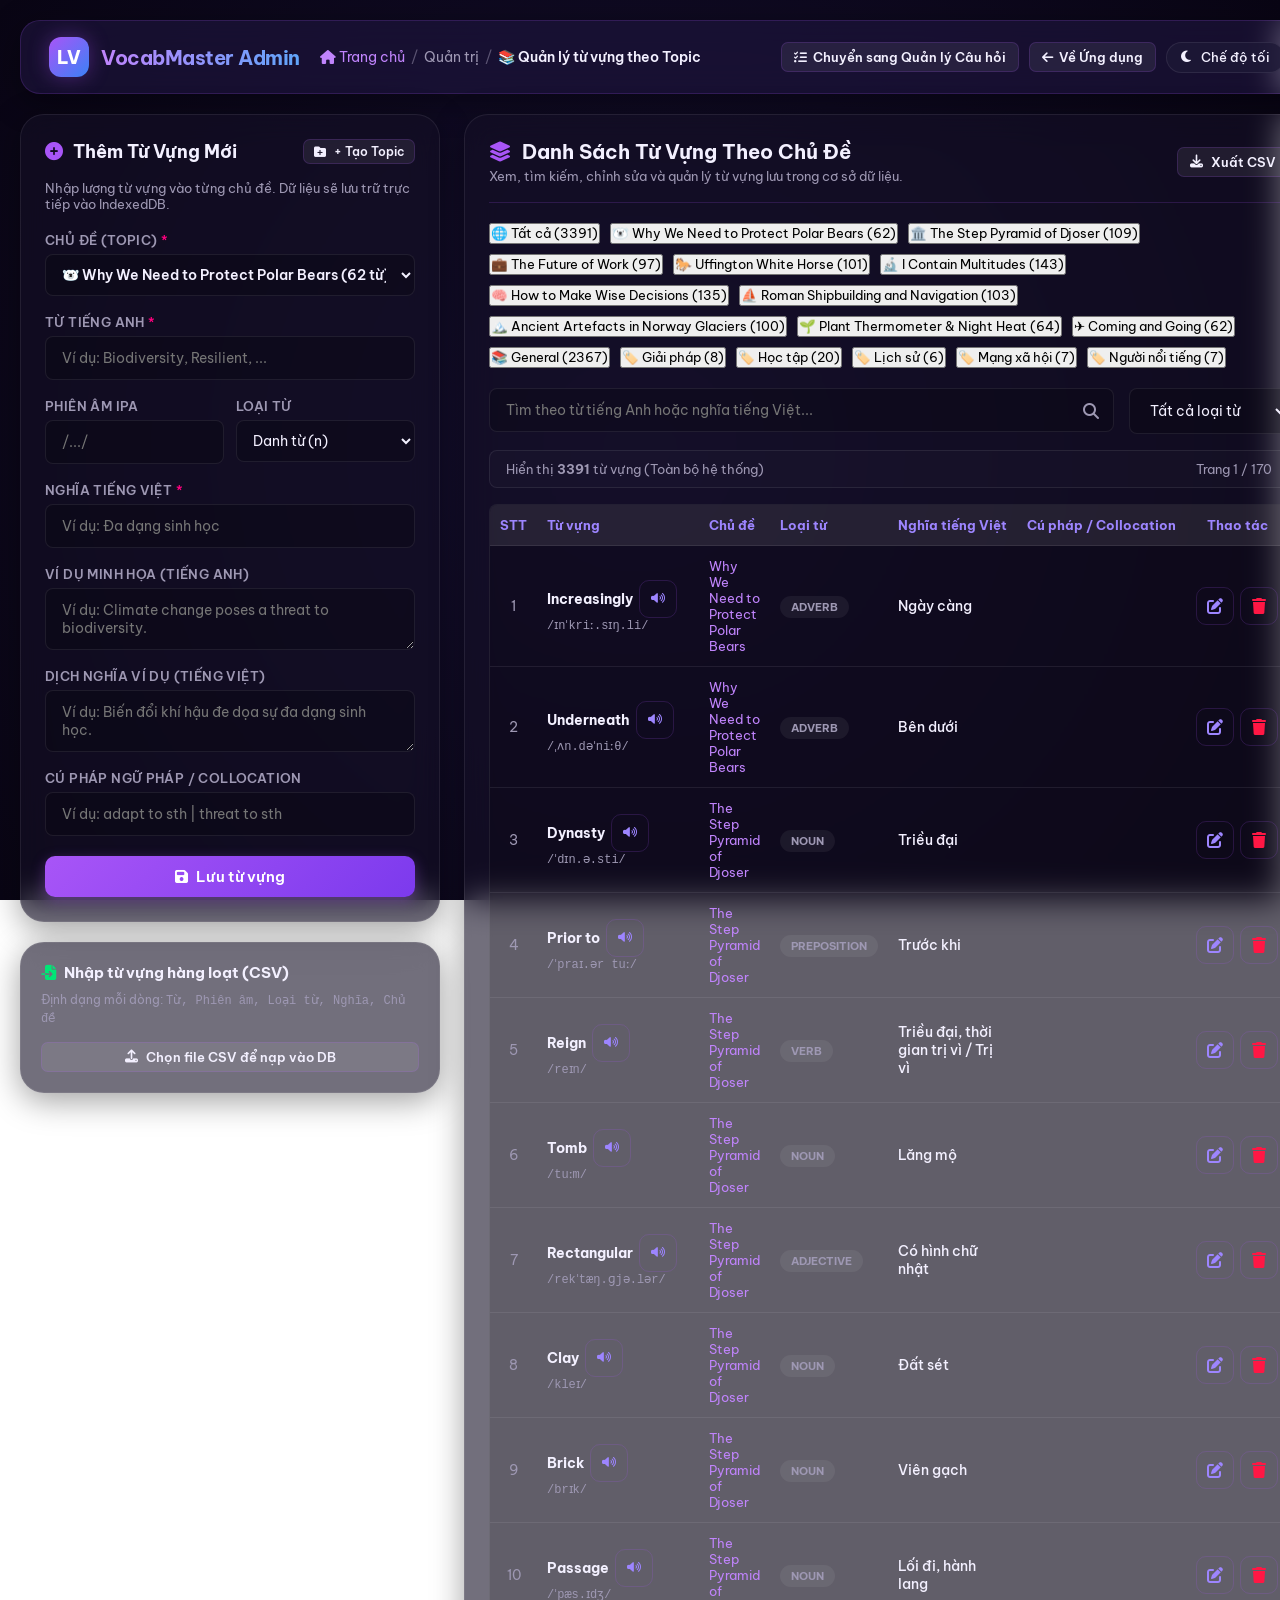
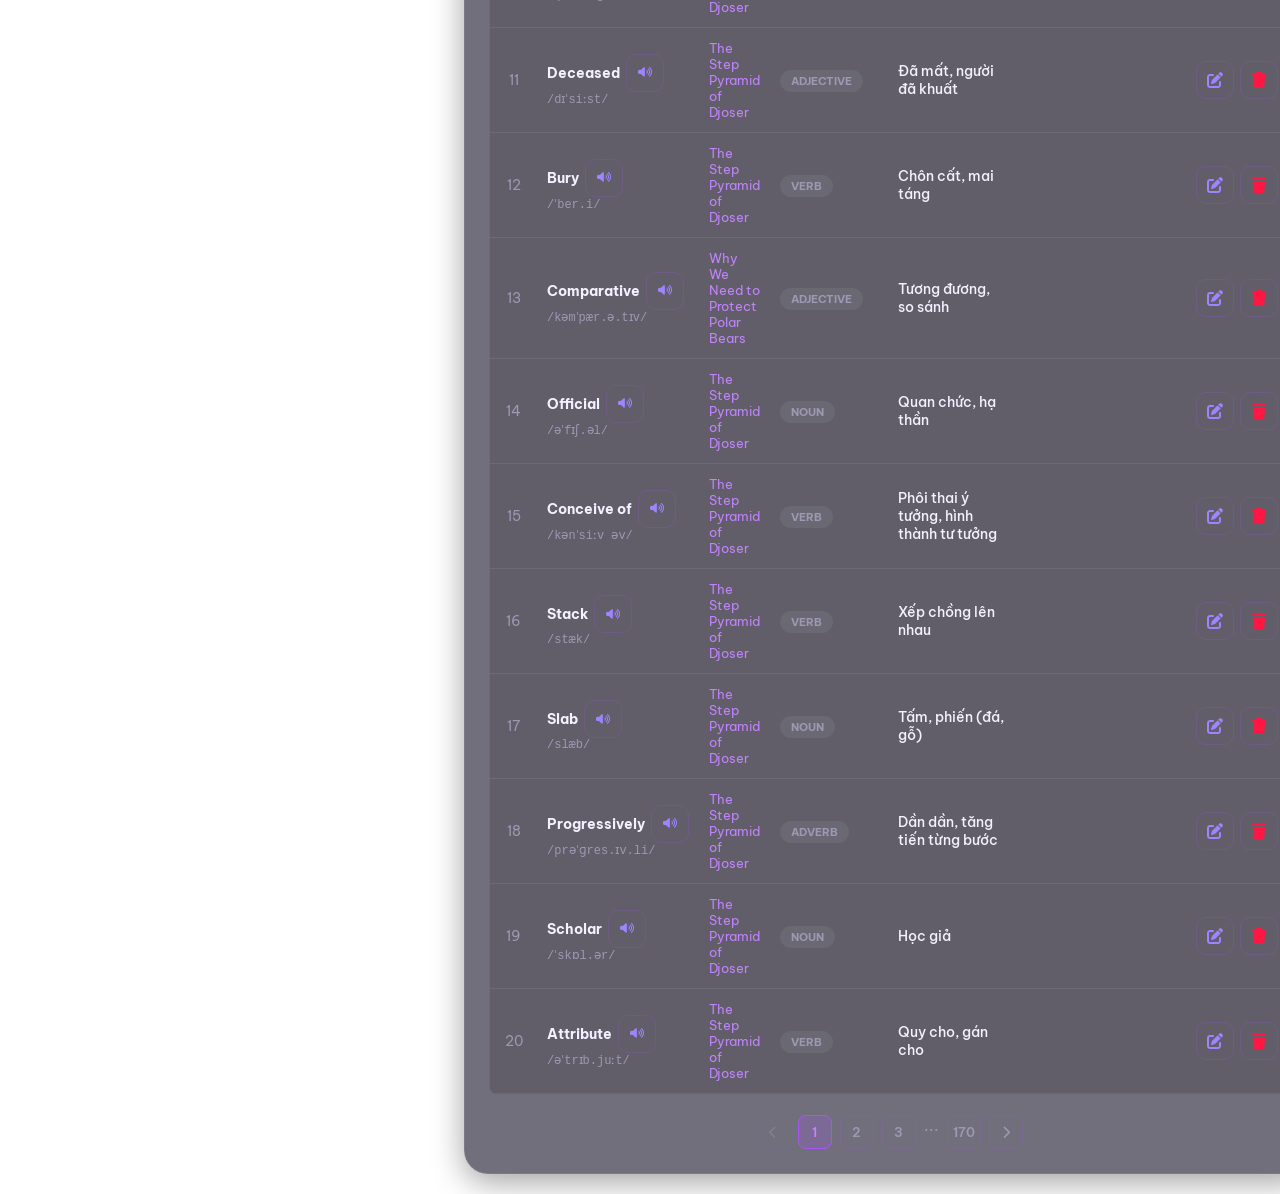
==== admin/vocab-manager.html @ 40bb47eb "Add files via upload" ====
<!DOCTYPE html>
<html lang="vi" data-theme="dark">

<head>
  <meta charset="UTF-8">
  <meta name="viewport" content="width=device-width, initial-scale=1.0">
  <title>Quản lý Từ vựng theo Chủ đề - Quản trị VocabMaster</title>
  <meta name="description" content="Nhánh 1: Thêm và quản lý lượng từ vựng theo chủ đề, tạo chủ đề mới, nhập từ vựng từ CSV.">

  <!-- Google Fonts -->
  <link rel="preconnect" href="https://fonts.googleapis.com">
  <link rel="preconnect" href="https://fonts.gstatic.com" crossorigin>
  <link href="https://fonts.googleapis.com/css2?family=Be+Vietnam+Pro:ital,wght@0,300;0,400;0,500;0,600;0,700;0,800;1,400;1,600&family=Inter:ital,wght@0,300;0,400;0,500;0,600;0,700;0,800;1,400&family=Plus+Jakarta+Sans:ital,wght@0,300;0,400;0,500;0,600;0,700;0,800;1,400&display=swap" rel="stylesheet">

  <!-- CSS Stylesheets -->
  <link rel="stylesheet" href="../css/style.css">
  <link rel="stylesheet" href="../css/admin.css">

  <!-- FontAwesome Icons -->
  <link rel="stylesheet" href="https://cdnjs.cloudflare.com/ajax/libs/font-awesome/6.4.0/css/all.min.css">
</head>

<body class="admin-body">

  <div class="admin-shell">

    <!-- Topbar Navigation -->
    <header class="admin-topbar">
      <div style="display: flex; align-items: center; gap: 20px;">
        <a href="../index.html" class="admin-brand">
          <div class="admin-brand-logo">LV</div>
          <span class="admin-brand-name">VocabMaster Admin</span>
        </a>

        <nav class="admin-breadcrumb" aria-label="Breadcrumb">
          <a href="../index.html"><i class="fa-solid fa-house"></i> Trang chủ</a>
          <span class="sep">/</span>
          <span>Quản trị</span>
          <span class="sep">/</span>
          <span class="current">📚 Quản lý từ vựng theo Topic</span>
        </nav>
      </div>

      <div class="topbar-actions">
        <a href="quiz-manager.html" class="btn btn-secondary btn-sm" style="display: inline-flex; align-items: center; gap: 6px;">
          <i class="fa-solid fa-list-check"></i> Chuyển sang Quản lý Câu hỏi
        </a>
        <a href="../index.html" class="btn btn-secondary btn-sm" style="display: inline-flex; align-items: center; gap: 6px;">
          <i class="fa-solid fa-arrow-left"></i> Về Ứng dụng
        </a>
        <button class="theme-toggle-btn" id="theme-toggle" type="button" style="padding: 6px 14px;">
          <div class="theme-icon-container">
            <i class="fa-solid fa-moon" id="theme-icon"></i>
            <span id="theme-text">Chế độ tối</span>
          </div>
        </button>
      </div>
    </header>

    <!-- Main Admin Content Grid -->
    <div style="display: grid; grid-template-columns: 420px 1fr; gap: 24px; align-items: start;">

      <!-- Left Column: Add / Edit Form + Add Topic Modal -->
      <div style="display: flex; flex-direction: column; gap: 20px;">

        <!-- Panel Thêm từ vựng -->
        <div class="panel" style="padding: 24px;">
          <div style="display: flex; justify-content: space-between; align-items: center; margin-bottom: 16px;">
            <h3 class="panel-title" id="form-vocab-title" style="font-size: 18px;">
              <i class="fa-solid fa-plus-circle" style="color: var(--admin-accent);"></i> Thêm Từ Vựng Mới
            </h3>
            <button type="button" class="btn btn-secondary btn-sm" id="btn-create-topic-modal" style="font-size: 12px; padding: 4px 10px;">
              <i class="fa-solid fa-folder-plus"></i> + Tạo Topic
            </button>
          </div>

          <p style="color: var(--text-muted); font-size: 13px; margin-bottom: 20px;">
            Nhập lượng từ vựng vào từng chủ đề. Dữ liệu sẽ lưu trữ trực tiếp vào IndexedDB.
          </p>

          <form id="admin-vocab-form">
            <input type="hidden" id="admin-vocab-id">

            <div class="form-group">
              <label for="admin-vocab-topic">Chủ đề (Topic) <span style="color:var(--color-accent)">*</span></label>
              <select id="admin-vocab-topic" style="width: 100%; padding: 10px 12px; border-radius: 8px; border: 1px solid var(--border-glass); background: var(--bg-input); color: var(--text-main); font-weight: 600;" required>
                <!-- Dynamic topics injected by JS -->
              </select>
            </div>

            <div class="form-group">
              <label for="admin-vocab-word">Từ tiếng Anh <span style="color:var(--color-accent)">*</span></label>
              <input type="text" id="admin-vocab-word" placeholder="Ví dụ: Biodiversity, Resilient, ..." required>
            </div>

            <div class="form-row" style="display: flex; gap: 12px;">
              <div class="form-group" style="flex: 1;">
                <label for="admin-vocab-pronunciation">Phiên âm IPA</label>
                <input type="text" id="admin-vocab-pronunciation" placeholder="/.../">
              </div>

              <div class="form-group" style="flex: 1;">
                <label for="admin-vocab-type">Loại từ</label>
                <select id="admin-vocab-type" style="width: 100%; padding: 10px 12px; border-radius: 8px; border: 1px solid var(--border-glass); background: var(--bg-input); color: var(--text-main);">
                  <option value="noun">Danh từ (n)</option>
                  <option value="verb">Động từ (v)</option>
                  <option value="adjective">Tính từ (adj)</option>
                  <option value="adverb">Trạng từ (adv)</option>
                  <option value="preposition">Giới từ (prep)</option>
                  <option value="phrase">Cụm từ / Idiom</option>
                </select>
              </div>
            </div>

            <div class="form-group">
              <label for="admin-vocab-definition">Nghĩa tiếng Việt <span style="color:var(--color-accent)">*</span></label>
              <input type="text" id="admin-vocab-definition" placeholder="Ví dụ: Đa dạng sinh học" required>
            </div>

            <div class="form-group">
              <label for="admin-vocab-example">Ví dụ minh họa (Tiếng Anh)</label>
              <textarea id="admin-vocab-example" rows="2" placeholder="Ví dụ: Climate change poses a threat to biodiversity."></textarea>
            </div>

            <div class="form-group">
              <label for="admin-vocab-translation">Dịch nghĩa ví dụ (Tiếng Việt)</label>
              <textarea id="admin-vocab-translation" rows="2" placeholder="Ví dụ: Biến đổi khí hậu đe dọa sự đa dạng sinh học."></textarea>
            </div>

            <div class="form-group">
              <label for="admin-vocab-grammar">Cú pháp ngữ pháp / Collocation</label>
              <input type="text" id="admin-vocab-grammar" placeholder="Ví dụ: adapt to sth | threat to sth">
            </div>

            <div style="display: flex; gap: 10px; margin-top: 20px;">
              <button type="submit" class="btn btn-primary" id="admin-btn-save-vocab" style="flex-grow: 1;">
                <i class="fa-solid fa-floppy-disk"></i> Lưu từ vựng
              </button>
              <button type="button" class="btn btn-secondary" id="admin-btn-cancel-edit" style="display: none;">
                Hủy
              </button>
            </div>
          </form>
        </div>

        <!-- Panel Import CSV -->
        <div class="panel" style="padding: 20px;">
          <h4 style="font-size: 15px; font-weight: 700; margin-bottom: 10px; display: flex; align-items: center; gap: 8px;">
            <i class="fa-solid fa-file-import" style="color: var(--color-success);"></i> Nhập từ vựng hàng loạt (CSV)
          </h4>
          <p style="font-size: 12px; color: var(--text-muted); margin-bottom: 14px; line-height: 1.4;">
            Định dạng mỗi dòng: <code>Từ, Phiên âm, Loại từ, Nghĩa, Chủ đề</code>
          </p>
          <input type="file" id="admin-csv-file" accept=".csv, .txt" style="display: none;">
          <button type="button" class="btn btn-secondary btn-sm" id="btn-trigger-csv-import" style="width: 100%;">
            <i class="fa-solid fa-upload"></i> Chọn file CSV để nạp vào DB
          </button>
        </div>

      </div>

      <!-- Right Column: Topic Tabs + Vocab Data Table -->
      <div class="panel" style="padding: 24px;">
        <div class="panel-header" style="flex-wrap: wrap; gap: 15px; margin-bottom: 20px;">
          <div>
            <h3 class="panel-title" style="font-size: 20px;">
              <i class="fa-solid fa-layer-group" style="color: var(--admin-accent);"></i> Danh Sách Từ Vựng Theo Chủ Đề
            </h3>
            <p style="color: var(--text-muted); font-size: 13px; margin-top: 4px;">
              Xem, tìm kiếm, chỉnh sửa và quản lý từ vựng lưu trong cơ sở dữ liệu.
            </p>
          </div>
          <div style="display: flex; gap: 10px;">
            <button class="btn btn-secondary btn-sm" id="admin-btn-export-csv">
              <i class="fa-solid fa-download"></i> Xuất CSV
            </button>
          </div>
        </div>

        <!-- Topic Pills Bar -->
        <div class="topic-pills-wrapper" id="admin-topic-pills" style="margin-bottom: 20px;">
          <!-- Injected by JS -->
        </div>

        <!-- Search & Filter Controls -->
        <div class="vocab-toolbar" style="margin-bottom: 16px;">
          <div class="search-box" style="flex-grow: 2;">
            <input type="search" id="admin-vocab-search" placeholder="Tìm theo từ tiếng Anh hoặc nghĩa tiếng Việt...">
            <i class="fa-solid fa-magnifying-glass"></i>
          </div>

          <select id="admin-filter-type" class="filter-select">
            <option value="all">Tất cả loại từ</option>
            <option value="noun">Danh từ</option>
            <option value="verb">Động từ</option>
            <option value="adjective">Tính từ</option>
            <option value="adverb">Trạng từ</option>
            <option value="phrase">Cụm từ / Idiom</option>
          </select>
        </div>

        <!-- Stats Bar -->
        <div class="vocab-stats-bar" id="admin-vocab-stats-bar" style="margin-bottom: 16px; font-size: 13px; color: var(--text-muted); display: flex; justify-content: space-between; align-items: center; background: rgba(255,255,255,0.02); padding: 10px 16px; border-radius: 8px; border: 1px solid var(--border-glass);">
        </div>

        <!-- Data Table -->
        <div class="all-vocab-table-wrapper" style="overflow-x: auto; border-radius: 8px; border: 1px solid var(--border-glass);">
          <table class="all-vocab-table" style="width: 100%; border-collapse: collapse;">
            <thead>
              <tr style="background: rgba(255,255,255,0.04); text-align: left; font-size: 13px; color: var(--text-muted);">
                <th style="width: 50px; text-align: center; padding: 12px 10px;">STT</th>
                <th style="width: 180px; padding: 12px 10px;">Từ vựng</th>
                <th style="width: 160px; padding: 12px 10px;">Chủ đề</th>
                <th style="width: 100px; padding: 12px 10px;">Loại từ</th>
                <th style="padding: 12px 10px;">Nghĩa tiếng Việt</th>
                <th style="width: 180px; padding: 12px 10px;">Cú pháp / Collocation</th>
                <th style="width: 100px; text-align: center; padding: 12px 10px;">Thao tác</th>
              </tr>
            </thead>
            <tbody id="admin-vocab-tbody">
              <!-- Rendered by JS -->
            </tbody>
          </table>
        </div>

        <!-- Pagination -->
        <div class="vocab-pagination" id="admin-vocab-pagination" style="margin-top: 20px; display: flex; justify-content: center; gap: 8px; flex-wrap: wrap;">
        </div>

      </div>

    </div>

    <!-- Modal: Tạo Topic mới -->
    <div id="modal-create-topic" style="display: none; position: fixed; inset: 0; background: rgba(0,0,0,0.7); backdrop-filter: blur(8px); z-index: 9999; align-items: center; justify-content: center;">
      <div style="background: var(--bg-card, #1e1b2e); border: 1px solid var(--admin-border); border-radius: 16px; padding: 28px; width: 440px; max-width: 90vw; box-shadow: var(--admin-shadow);">
        <div style="display: flex; justify-content: space-between; align-items: center; margin-bottom: 16px;">
          <h3 style="font-size: 18px; font-weight: 700; color: var(--text-main);"><i class="fa-solid fa-folder-plus" style="color:var(--admin-accent);"></i> Tạo Chủ Đề (Topic) Mới</h3>
          <button type="button" class="btn-icon" id="btn-close-topic-modal" style="cursor: pointer;"><i class="fa-solid fa-xmark"></i></button>
        </div>

        <form id="form-new-topic">
          <div class="form-group">
            <label for="new-topic-name">Tên chủ đề <span style="color:var(--color-accent)">*</span></label>
            <input type="text" id="new-topic-name" placeholder="Ví dụ: Artificial Intelligence, Travel..." required>
          </div>
          <div class="form-group">
            <label for="new-topic-icon">Biểu tượng (Icon Emoji)</label>
            <input type="text" id="new-topic-icon" placeholder="Ví dụ: 🤖, 🚀, 🌿..." value="🏷️">
          </div>
          <div style="display: flex; gap: 10px; margin-top: 20px;">
            <button type="submit" class="btn btn-primary" style="flex-grow: 1;">Xác nhận tạo Topic</button>
            <button type="button" class="btn btn-secondary" id="btn-cancel-topic-modal">Hủy</button>
          </div>
        </form>
      </div>
    </div>

  </div>

  <!-- Toast Notification -->
  <div id="toast-container" style="position: fixed; bottom: 24px; right: 24px; z-index: 9999; display: flex; flex-direction: column; gap: 10px;"></div>

  <!-- Scripts -->
  <script src="../js/db.js"></script>
  <script src="../js/data.js"></script>
  <script src="../js/pdf_data.js"></script>
  <script src="../js/seeder.js"></script>
  <script src="../js/shared.js"></script>
  <script src="../js/admin/vocab-admin.js"></script>
</body>

</html>
---- css/style.css ----
/* Import Google Fonts: Be Vietnam Pro (Tối ưu phông Tiếng Việt) + Plus Jakarta Sans + Inter */
@import url('https://fonts.googleapis.com/css2?family=Be+Vietnam+Pro:ital,wght@0,300;0,400;0,500;0,600;0,700;0,800;1,400;1,600&family=Inter:ital,wght@0,300;0,400;0,500;0,600;0,700;0,800;1,400&family=Plus+Jakarta+Sans:ital,wght@0,300;0,400;0,500;0,600;0,700;0,800;1,400&display=swap');

/* Định nghĩa hệ thống biến màu sắc cho cả 2 Theme */
:root {
  --font-primary: 'Be Vietnam Pro', 'Plus Jakarta Sans', 'Inter', system-ui, -apple-system, sans-serif;
  --font-secondary: 'Be Vietnam Pro', 'Inter', system-ui, -apple-system, sans-serif;

  /* HSL Colors */
  --hue-primary: 250;
  --hue-secondary: 180;

  /* Dark Mode Variables (Default) */
  --bg-app: radial-gradient(circle at 50% 50%, #150f30 0%, #090514 100%);
  --bg-glass: rgba(20, 16, 38, 0.6);
  --bg-glass-hover: rgba(30, 25, 55, 0.8);
  --border-glass: rgba(255, 255, 255, 0.08);
  --border-active: rgba(123, 97, 255, 0.5);

  --text-main: #f3f0ff;
  --text-muted: #9e98b3;
  --text-inverse: #090514;

  --color-primary: #7b61ff;
  --color-primary-light: #9d85ff;
  --color-secondary: #00f2fe;
  --color-accent: #ff007f;
  --color-success: #00e676;
  --color-warning: #ffb300;
  --color-danger: #ff1744;

  --shadow-main: 0 8px 32px 0 rgba(0, 0, 0, 0.37);
  --shadow-neon: 0 0 15px rgba(123, 97, 255, 0.4);
  --glass-blur: 16px;

  --transition-fast: 0.2s ease;
  --transition-normal: 0.3s cubic-bezier(0.25, 0.8, 0.25, 1);
  --transition-slow: 0.5s cubic-bezier(0.4, 0, 0.2, 1);

  --border-radius-sm: 8px;
  --border-radius-md: 16px;
  --border-radius-lg: 24px;

  /* Flashcard theme variables (Dark Mode Default) */
  --bg-flash-front: linear-gradient(135deg, rgba(20, 16, 38, 0.9) 0%, rgba(40, 30, 80, 0.9) 100%);
  --bg-flash-back: linear-gradient(135deg, rgba(30, 25, 60, 0.95) 0%, rgba(10, 8, 20, 0.95) 100%);
  --text-flash-def: var(--text-main);
  --bg-flash-example: rgba(0, 0, 0, 0.25);

  /* Input & Select theme variables (Dark Mode) */
  --bg-input: rgba(0, 0, 0, 0.2);
  --bg-input-option: #150f30;
}

[data-theme="light"] {
  /* Light Mode Variables */
  --bg-app: linear-gradient(135deg, #f5f7fa 0%, #c3cfe2 100%);
  --bg-glass: rgba(255, 255, 255, 0.7);
  --bg-glass-hover: rgba(255, 255, 255, 0.9);
  --border-glass: rgba(0, 0, 0, 0.08);
  --border-active: rgba(123, 97, 255, 0.4);

  --text-main: #2b2347;
  --text-muted: #6e6785;
  --text-inverse: #ffffff;

  --color-primary: #5c3eff;
  --color-primary-light: #7b61ff;
  --color-secondary: #00b4d8;
  --color-accent: #d81b60;

  --shadow-main: 0 8px 32px 0 rgba(31, 38, 135, 0.15);
  --shadow-neon: 0 4px 15px rgba(92, 62, 255, 0.2);

  /* Flashcard theme variables for Light Mode */
  --bg-flash-front: linear-gradient(135deg, #ffffff 0%, #f1f4fa 100%);
  --bg-flash-back: linear-gradient(135deg, #f8fafd 0%, #e8ecf4 100%);
  --text-flash-word: linear-gradient(to right, var(--color-primary), var(--color-secondary));
  --text-flash-def: var(--color-primary);
  --bg-flash-example: rgba(123, 97, 255, 0.05);

  /* Input & Select theme variables (Light Mode) */
  --bg-input: #ffffff;
  --bg-input-option: #ffffff;
}

/* Reset Styles */
* {
  margin: 0;
  padding: 0;
  box-sizing: border-box;
}

input, button, select, textarea {
  font-family: inherit;
}

body {
  font-family: var(--font-primary);
  background: var(--bg-app);
  color: var(--text-main);
  min-height: 100vh;
  display: flex;
  overflow-x: hidden;
  transition: background var(--transition-slow);
  background-attachment: fixed;
}

/* CSS Scrollbar Customization */
::-webkit-scrollbar {
  width: 8px;
  height: 8px;
}

::-webkit-scrollbar-track {
  background: rgba(0, 0, 0, 0.1);
}

::-webkit-scrollbar-thumb {
  background: var(--color-primary);
  border-radius: 4px;
}

::-webkit-scrollbar-thumb:hover {
  background: var(--color-primary-light);
}

/* Base App Layout */
.app-container {
  display: flex;
  width: 100%;
  max-width: 1440px;
  margin: 0 auto;
  min-height: 100vh;
  position: relative;
  padding: 20px;
  gap: 20px;
}

/* Sidebar Navigation */
.sidebar {
  width: 280px;
  background: var(--bg-glass);
  backdrop-filter: blur(var(--glass-blur));
  -webkit-backdrop-filter: blur(var(--glass-blur));
  border: 1px solid var(--border-glass);
  border-radius: var(--border-radius-lg);
  padding: 30px 20px;
  display: flex;
  flex-direction: column;
  height: calc(100vh - 40px);
  position: sticky;
  top: 20px;
  z-index: 100;
  box-shadow: var(--shadow-main);
  transition: transform var(--transition-normal), width var(--transition-normal);
}

.brand {
  display: flex;
  align-items: center;
  gap: 12px;
  margin-bottom: 40px;
  padding-left: 10px;
}

.brand-logo {
  width: 42px;
  height: 42px;
  background: linear-gradient(135deg, var(--color-primary) 0%, var(--color-secondary) 100%);
  border-radius: 12px;
  display: flex;
  align-items: center;
  justify-content: center;
  box-shadow: var(--shadow-neon);
  color: white;
  font-weight: 800;
  font-size: 20px;
}

.brand-name {
  font-size: 22px;
  font-weight: 700;
  background: linear-gradient(to right, var(--text-main), var(--color-secondary));
  -webkit-background-clip: text;
  -webkit-text-fill-color: transparent;
  letter-spacing: -0.5px;
}

.nav-menu {
  list-style: none;
  display: flex;
  flex-direction: column;
  gap: 8px;
  flex-grow: 1;
}

.nav-item {
  width: 100%;
}

.nav-link {
  display: flex;
  align-items: center;
  gap: 15px;
  padding: 14px 18px;
  color: var(--text-muted);
  text-decoration: none;
  font-weight: 500;
  font-size: 16px;
  border-radius: var(--border-radius-md);
  transition: all var(--transition-fast);
  cursor: pointer;
  border: 1px solid transparent;
}

.nav-link i {
  font-size: 20px;
  width: 24px;
  text-align: center;
}

.nav-link:hover {
  background: var(--bg-glass-hover);
  color: var(--text-main);
  transform: translateX(4px);
}

.nav-item.active .nav-link {
  background: linear-gradient(135deg, rgba(123, 97, 255, 0.15) 0%, rgba(0, 242, 254, 0.05) 100%);
  border: 1px solid var(--border-active);
  color: var(--text-main);
  font-weight: 600;
  box-shadow: 0 4px 20px rgba(0, 0, 0, 0.15);
}

.nav-item.active .nav-link i {
  color: var(--color-secondary);
}

/* User Profile & Theme Toggle in Sidebar Footer */
.sidebar-footer {
  margin-top: auto;
  display: flex;
  flex-direction: column;
  gap: 15px;
  border-top: 1px solid var(--border-glass);
  padding-top: 20px;
}

.theme-toggle-btn {
  display: flex;
  align-items: center;
  justify-content: space-between;
  padding: 12px 16px;
  background: var(--bg-glass-hover);
  border: 1px solid var(--border-glass);
  border-radius: var(--border-radius-md);
  color: var(--text-main);
  font-weight: 500;
  cursor: pointer;
  transition: all var(--transition-fast);
}

.theme-toggle-btn:hover {
  border-color: var(--border-active);
}

.theme-icon-container {
  display: flex;
  align-items: center;
  gap: 10px;
}

/* ─── Sidebar Admin Dropdown ─────────────────────────────── */
.nav-item--dropdown {
  width: 100%;
}

.nav-link--dropdown {
  display: flex;
  align-items: center;
  gap: 15px;
  padding: 14px 18px;
  color: var(--text-muted);
  text-decoration: none;
  font-weight: 500;
  font-size: 16px;
  border-radius: var(--border-radius-md);
  transition: all var(--transition-fast);
  cursor: pointer;
  border: 1px solid transparent;
  background: none;
  width: 100%;
  text-align: left;
}

.nav-link--dropdown i {
  font-size: 20px;
  width: 24px;
  text-align: center;
}

.nav-link--dropdown:hover {
  background: var(--bg-glass-hover);
  color: var(--text-main);
  transform: translateX(4px);
}

.nav-dropdown-arrow {
  margin-left: auto;
  font-size: 11px;
  transition: transform var(--transition-fast);
}

.nav-submenu {
  display: none;
  list-style: none;
  padding: 4px 0 4px 20px;
  margin-top: 4px;
  border-left: 2px solid var(--border-glass);
  margin-left: 28px;
}

.nav-submenu li {
  margin-bottom: 2px;
}

.nav-submenu a {
  display: flex;
  align-items: center;
  gap: 10px;
  padding: 10px 12px;
  color: var(--text-muted);
  text-decoration: none;
  font-size: 14px;
  font-weight: 500;
  border-radius: var(--border-radius-md);
  transition: all var(--transition-fast);
}

.nav-submenu a:hover {
  color: var(--text-main);
  background: var(--bg-glass-hover);
}

.nav-submenu a.active,
.nav-submenu li.active a {
  color: var(--color-secondary);
  background: rgba(123, 97, 255, 0.08);
  font-weight: 600;
}

/* Main Content Wrapper */
.main-content {
  flex-grow: 1;
  display: flex;
  flex-direction: column;
  min-height: calc(100vh - 40px);
  gap: 20px;
}

/* Header Area */
.app-header {
  background: var(--bg-glass);
  backdrop-filter: blur(var(--glass-blur));
  -webkit-backdrop-filter: blur(var(--glass-blur));
  border: 1px solid var(--border-glass);
  border-radius: var(--border-radius-lg);
  padding: 20px 30px;
  display: flex;
  align-items: center;
  justify-content: space-between;
  box-shadow: var(--shadow-main);
}

.welcome-section h1 {
  font-size: 24px;
  font-weight: 700;
  color: var(--text-main);
  margin-bottom: 4px;
}

.welcome-section p {
  color: var(--text-muted);
  font-size: 14px;
  font-family: var(--font-secondary);
}

.stats-summary-header {
  display: flex;
  gap: 20px;
}

.stat-header-item {
  display: flex;
  align-items: center;
  gap: 10px;
  background: rgba(255, 255, 255, 0.03);
  padding: 8px 16px;
  border-radius: var(--border-radius-sm);
  border: 1px solid var(--border-glass);
}

.stat-header-item i {
  font-size: 18px;
  color: var(--color-secondary);
}

.stat-header-value {
  font-weight: 700;
  font-size: 16px;
}

.stat-header-label {
  font-size: 12px;
  color: var(--text-muted);
  display: block;
}

/* Page Section Base styling */
.page-section {
  display: none;
  /* Trạng thái mặc định ẩn cho SPA */
  animation: fadeIn var(--transition-normal);
  flex-grow: 1;
  flex-direction: column;
  gap: 20px;
}

.page-section.active {
  display: flex;
}

@keyframes fadeIn {
  from {
    opacity: 0;
    transform: translateY(10px);
  }

  to {
    opacity: 1;
    transform: translateY(0);
  }
}

/* ---------------------------------------------------- */
/* SECTION: DASHBOARD */
/* ---------------------------------------------------- */

.dashboard-grid {
  display: grid;
  grid-template-columns: 2fr 1fr;
  gap: 20px;
}

/* Stats Widget */
.widget-stats {
  display: grid;
  grid-template-columns: repeat(3, 1fr);
  gap: 20px;
}

.stat-card {
  background: var(--bg-glass);
  backdrop-filter: blur(var(--glass-blur));
  -webkit-backdrop-filter: blur(var(--glass-blur));
  border: 1px solid var(--border-glass);
  border-radius: var(--border-radius-lg);
  padding: 24px;
  display: flex;
  flex-direction: column;
  position: relative;
  overflow: hidden;
  box-shadow: var(--shadow-main);
  transition: transform var(--transition-normal), border-color var(--transition-normal);
}

.stat-card:hover {
  transform: translateY(-5px);
  border-color: var(--border-active);
}

.stat-card::before {
  content: '';
  position: absolute;
  top: 0;
  left: 0;
  width: 4px;
  height: 100%;
  background: var(--color-primary);
}

.stat-card.vocab::before {
  background: var(--color-primary);
}

.stat-card.mastered::before {
  background: var(--color-success);
}

.stat-card.sentences::before {
  background: var(--color-secondary);
}

.stat-icon {
  width: 48px;
  height: 48px;
  border-radius: 12px;
  display: flex;
  align-items: center;
  justify-content: center;
  margin-bottom: 20px;
  font-size: 20px;
  color: white;
}

.stat-card.vocab .stat-icon {
  background: linear-gradient(135deg, var(--color-primary) 0%, #b388ff 100%);
  box-shadow: 0 4px 15px rgba(123, 97, 255, 0.3);
}

.stat-card.mastered .stat-icon {
  background: linear-gradient(135deg, var(--color-success) 0%, #b9f6ca 100%);
  box-shadow: 0 4px 15px rgba(0, 230, 118, 0.3);
}

.stat-card.sentences .stat-icon {
  background: linear-gradient(135deg, var(--color-secondary) 0%, #80deea 100%);
  box-shadow: 0 4px 15px rgba(0, 242, 254, 0.3);
}

.stat-num {
  font-size: 36px;
  font-weight: 800;
  line-height: 1;
  margin-bottom: 6px;
}

.stat-name {
  font-size: 14px;
  color: var(--text-muted);
  font-weight: 500;
}

/* Glass panel components */
.panel {
  background: var(--bg-glass);
  backdrop-filter: blur(var(--glass-blur));
  -webkit-backdrop-filter: blur(var(--glass-blur));
  border: 1px solid var(--border-glass);
  border-radius: var(--border-radius-lg);
  padding: 30px;
  box-shadow: var(--shadow-main);
  display: flex;
  flex-direction: column;
}

.panel-header {
  display: flex;
  justify-content: space-between;
  align-items: center;
  margin-bottom: 20px;
}

.panel-title {
  font-size: 18px;
  font-weight: 700;
  display: flex;
  align-items: center;
  gap: 10px;
}

.panel-title i {
  color: var(--color-secondary);
}

/* Quote Widget */
.quote-panel {
  background: linear-gradient(135deg, rgba(123, 97, 255, 0.2) 0%, rgba(0, 242, 254, 0.1) 100%), var(--bg-glass);
  border: 1px solid var(--border-active);
  position: relative;
}

.quote-panel i.fa-quote-left {
  font-size: 40px;
  color: rgba(255, 255, 255, 0.05);
  position: absolute;
  top: 20px;
  left: 20px;
}

.quote-content {
  font-style: italic;
  font-size: 16px;
  line-height: 1.6;
  margin-bottom: 12px;
  position: relative;
  z-index: 2;
  color: var(--text-main);
}

.quote-author {
  font-size: 14px;
  font-weight: 600;
  text-align: right;
  color: var(--color-secondary);
}

/* Quick Start Links */
.quick-start-grid {
  display: grid;
  grid-template-columns: repeat(2, 1fr);
  gap: 15px;
  margin-top: 10px;
}

.quick-btn {
  display: flex;
  align-items: center;
  gap: 12px;
  padding: 16px;
  background: rgba(255, 255, 255, 0.03);
  border: 1px solid var(--border-glass);
  border-radius: var(--border-radius-md);
  text-decoration: none;
  color: var(--text-main);
  font-weight: 600;
  transition: all var(--transition-fast);
  cursor: pointer;
}

.quick-btn:hover {
  background: var(--bg-glass-hover);
  border-color: var(--border-active);
  transform: translateY(-3px);
}

.quick-btn i {
  width: 36px;
  height: 36px;
  border-radius: 10px;
  display: flex;
  align-items: center;
  justify-content: center;
  color: white;
  font-size: 16px;
}

.quick-btn.quiz i {
  background: linear-gradient(135deg, var(--color-accent) 0%, #ff4081 100%);
}

.quick-btn.flash i {
  background: linear-gradient(135deg, var(--color-primary) 0%, #b388ff 100%);
}

.quick-btn.sentence i {
  background: linear-gradient(135deg, var(--color-secondary) 0%, #00b4d8 100%);
}

.quick-btn.add i {
  background: linear-gradient(135deg, var(--color-success) 0%, #69f0ae 100%);
}

/* Recent Activity List */
.recent-list {
  display: flex;
  flex-direction: column;
  gap: 12px;
}

.recent-item {
  display: flex;
  align-items: center;
  justify-content: space-between;
  padding: 12px 16px;
  background: rgba(255, 255, 255, 0.02);
  border: 1px solid var(--border-glass);
  border-radius: var(--border-radius-md);
  transition: background var(--transition-fast);
}

.recent-item:hover {
  background: rgba(255, 255, 255, 0.05);
}

.recent-info {
  display: flex;
  flex-direction: column;
  gap: 4px;
}

.recent-word {
  font-weight: 700;
  font-size: 15px;
}

.recent-detail {
  font-size: 12px;
  color: var(--text-muted);
}

.recent-time {
  font-size: 11px;
  color: var(--text-muted);
  font-family: var(--font-secondary);
}

/* ---------------------------------------------------- */
/* SECTION: VOCABULARY */
/* ---------------------------------------------------- */

.vocab-layout {
  display: grid;
  grid-template-columns: 1fr 2fr;
  gap: 20px;
  align-items: start;
}

/* Form Styling */
.form-group {
  margin-bottom: 18px;
  display: flex;
  flex-direction: column;
  gap: 8px;
}

.form-row {
  display: grid;
  grid-template-columns: 1fr 1fr;
  gap: 15px;
}

label {
  font-size: 13px;
  font-weight: 600;
  text-transform: uppercase;
  letter-spacing: 0.5px;
  color: var(--text-muted);
}

input[type="text"],
input[type="search"],
select,
textarea {
  width: 100%;
  padding: 12px 16px;
  background: var(--bg-input);
  border: 1px solid var(--border-glass);
  border-radius: var(--border-radius-sm);
  color: var(--text-main);
  font-family: var(--font-secondary);
  font-size: 14px;
  transition: all var(--transition-fast);
}

select option {
  background-color: var(--bg-input-option);
  color: var(--text-main);
}

input[type="text"]:focus,
input[type="search"]:focus,
select:focus,
textarea:focus {
  outline: none;
  border-color: var(--color-primary-light);
  box-shadow: 0 0 10px rgba(123, 97, 255, 0.2);
  background: rgba(0, 0, 0, 0.3);
}

/* Buttons */
.btn {
  display: inline-flex;
  align-items: center;
  justify-content: center;
  gap: 8px;
  padding: 12px 24px;
  border-radius: var(--border-radius-sm);
  font-family: var(--font-primary);
  font-weight: 600;
  font-size: 14px;
  cursor: pointer;
  transition: all var(--transition-normal);
  border: none;
  text-decoration: none;
}

.btn-primary {
  background: linear-gradient(135deg, var(--color-primary) 0%, var(--color-primary-light) 100%);
  color: white;
  box-shadow: var(--shadow-neon);
}

.btn-primary:hover {
  transform: translateY(-2px);
  box-shadow: 0 6px 20px rgba(123, 97, 255, 0.5);
}

.btn-secondary {
  background: rgba(255, 255, 255, 0.05);
  color: var(--text-main);
  border: 1px solid var(--border-glass);
}

.btn-secondary:hover {
  background: var(--bg-glass-hover);
  border-color: var(--text-muted);
}

.btn-danger {
  background: linear-gradient(135deg, var(--color-danger) 0%, #ff5252 100%);
  color: white;
}

.btn-danger:hover {
  transform: translateY(-2px);
  box-shadow: 0 6px 20px rgba(255, 23, 68, 0.4);
}

.btn-sm {
  padding: 6px 12px;
  font-size: 12px;
  border-radius: 6px;
}

.vocab-toolbar {
  display: flex;
  gap: 15px;
  margin-bottom: 20px;
  flex-wrap: wrap;
}

.search-box {
  flex-grow: 1;
  position: relative;
}

.search-box i {
  position: absolute;
  right: 15px;
  top: 50%;
  transform: translateY(-50%);
  color: var(--text-muted);
}

.filter-select {
  width: 160px;
}

/* Vocab List Grid */
.vocab-grid {
  display: grid;
  grid-template-columns: repeat(auto-fill, minmax(280px, 1fr));
  gap: 20px;
  max-height: 60vh;
  overflow-y: auto;
  padding-right: 5px;
}

/* Card item */
.vocab-card {
  background: var(--bg-glass);
  border: 1px solid var(--border-glass);
  border-radius: var(--border-radius-md);
  padding: 20px;
  position: relative;
  transition: all var(--transition-normal);
  display: flex;
  flex-direction: column;
}

.vocab-card:hover {
  transform: translateY(-4px);
  border-color: var(--border-active);
  box-shadow: var(--shadow-main);
}

.vocab-card-header {
  display: flex;
  justify-content: space-between;
  align-items: flex-start;
  margin-bottom: 10px;
}

.vocab-card-title {
  font-size: 20px;
  font-weight: 700;
  color: var(--text-main);
  display: flex;
  align-items: center;
  gap: 8px;
}

.vocab-card-type {
  font-size: 11px;
  font-weight: 700;
  text-transform: uppercase;
  padding: 3px 10px;
  border-radius: 12px;
  background: rgba(255, 255, 255, 0.06);
  color: var(--text-muted);
  border: 1px solid transparent;
  transition: all var(--transition-fast);
}

.vocab-card-type.noun {
  background: rgba(0, 180, 216, 0.12) !important;
  color: #00b4d8 !important;
  border: 1px solid rgba(0, 180, 216, 0.25);
}

.vocab-card-type.verb {
  background: rgba(255, 179, 0, 0.12) !important;
  color: #ffb300 !important;
  border: 1px solid rgba(255, 179, 0, 0.25);
}

.vocab-card-type.adjective {
  background: rgba(0, 230, 118, 0.12) !important;
  color: #00e676 !important;
  border: 1px solid rgba(0, 230, 118, 0.25);
}

.vocab-card-type.adverb {
  background: rgba(123, 97, 255, 0.12) !important;
  color: #9d85ff !important;
  border: 1px solid rgba(123, 97, 255, 0.25);
}

.vocab-card-type.preposition,
.vocab-card-type.conjunction {
  background: rgba(255, 0, 127, 0.12) !important;
  color: #ff007f !important;
  border: 1px solid rgba(255, 0, 127, 0.25);
}

.vocab-card-type.multi {
  background: rgba(123, 97, 255, 0.08) !important;
  color: var(--color-primary-light) !important;
  border: 1px dashed rgba(123, 97, 255, 0.3);
  text-transform: none;
  /* Giữ chữ thường dạng (danh từ / tính từ) */
}

.vocab-pronounce {
  font-family: var(--font-secondary);
  font-size: 13px;
  color: var(--text-muted);
  margin-bottom: 12px;
  display: flex;
  align-items: center;
  gap: 6px;
}

.vocab-speak-btn {
  background: none;
  border: none;
  color: var(--color-secondary);
  cursor: pointer;
  transition: color var(--transition-fast);
}

.vocab-speak-btn:hover {
  color: var(--color-primary-light);
}

.vocab-def {
  font-size: 14px;
  line-height: 1.5;
  margin-bottom: 15px;
  flex-grow: 1;
}

.vocab-example-box {
  background: rgba(0, 0, 0, 0.15);
  border-left: 2px solid var(--color-primary);
  padding: 8px 12px;
  border-radius: 0 var(--border-radius-sm) var(--border-radius-sm) 0;
  font-size: 12px;
  margin-bottom: 15px;
}

.vocab-eg-eng {
  font-style: italic;
  font-weight: 500;
  margin-bottom: 4px;
}

.vocab-eg-vi {
  color: var(--text-muted);
}

/* Grammar Pattern Badge — vocab card */
.vocab-grammar-pattern {
  display: flex;
  align-items: center;
  gap: 7px;
  margin-top: 8px;
  margin-bottom: 12px;
  padding: 6px 12px;
  background: linear-gradient(135deg, rgba(255, 160, 0, 0.08) 0%, rgba(255, 90, 0, 0.08) 100%);
  border: 1px solid rgba(255, 160, 0, 0.22);
  border-radius: 8px;
  font-size: 12px;
  font-weight: 600;
  color: #ffb300;
  font-family: var(--font-secondary);
  line-height: 1.4;
  transition: background var(--transition-fast);
}

.vocab-grammar-pattern i {
  font-size: 11px;
  color: #ff9800;
  flex-shrink: 0;
  margin-top: 1px;
}

.vocab-grammar-pattern:hover {
  background: linear-gradient(135deg, rgba(255, 160, 0, 0.14) 0%, rgba(255, 90, 0, 0.14) 100%);
}

.vocab-card-actions {
  display: flex;
  justify-content: space-between;
  align-items: center;
  border-top: 1px solid var(--border-glass);
  padding-top: 12px;
  margin-top: auto;
}

.badge-status {
  font-size: 11px;
  font-weight: 600;
  padding: 4px 10px;
  border-radius: 20px;
  display: flex;
  align-items: center;
  gap: 6px;
}

.badge-status.learning {
  background: rgba(255, 179, 0, 0.1);
  color: var(--color-warning);
}

.badge-status.mastered {
  background: rgba(0, 230, 118, 0.1);
  color: var(--color-success);
}

.card-action-icons {
  display: flex;
  gap: 10px;
}

.card-btn {
  background: none;
  border: none;
  color: var(--text-muted);
  cursor: pointer;
  font-size: 14px;
  transition: color var(--transition-fast);
}

.card-btn:hover {
  color: var(--text-main);
}

.card-btn.edit:hover {
  color: var(--color-secondary);
}

.card-btn.delete:hover {
  color: var(--color-danger);
}

.card-btn.toggle-status:hover {
  color: var(--color-success);
}

/* Empty state */
.empty-state {
  text-align: center;
  padding: 40px;
  color: var(--text-muted);
  grid-column: 1 / -1;
  display: flex;
  flex-direction: column;
  align-items: center;
  gap: 15px;
}

.empty-state i {
  font-size: 50px;
  color: rgba(255, 255, 255, 0.05);
}

/* ---------------------------------------------------- */
/* SECTION: FLASHCARDS */
/* ---------------------------------------------------- */

.flashcard-area {
  display: flex;
  flex-direction: column;
  align-items: center;
  justify-content: center;
  padding: 40px 0;
  max-width: 600px;
  margin: 0 auto;
  width: 100%;
}

.flashcard-container {
  width: 100%;
  height: 380px;
  perspective: 1000px;
  cursor: pointer;
  margin-bottom: 30px;
}

.flashcard-inner {
  width: 100%;
  height: 100%;
  position: relative;
  transform-style: preserve-3d;
  transition: transform var(--transition-slow);
}

.flashcard-container.flipped .flashcard-inner {
  transform: rotateY(180deg);
}

.flashcard-face {
  position: absolute;
  top: 0;
  left: 0;
  width: 100%;
  height: 100%;
  backface-visibility: hidden;
  -webkit-backface-visibility: hidden;
  border-radius: var(--border-radius-lg);
  border: 1px solid var(--border-glass);
  box-shadow: var(--shadow-main);
  padding: 40px;
  display: flex;
  flex-direction: column;
  justify-content: center;
  align-items: center;
}

.flashcard-front {
  background: var(--bg-flash-front);
  border-color: var(--border-active);
}

.flashcard-back {
  background: var(--bg-flash-back);
  transform: rotateY(180deg);
  border-color: rgba(0, 242, 254, 0.3);
}

.flashcard-hint {
  position: absolute;
  top: 20px;
  font-size: 11px;
  font-weight: 600;
  letter-spacing: 1px;
  text-transform: uppercase;
  color: var(--text-muted);
  display: flex;
  align-items: center;
  gap: 6px;
}

.flashcard-front .word {
  font-size: 48px;
  font-weight: 800;
  margin-bottom: 10px;
  background: var(--text-flash-word);
  -webkit-background-clip: text;
  -webkit-text-fill-color: transparent;
  text-align: center;
}

.flashcard-front .phonetic {
  font-family: var(--font-secondary);
  font-size: 18px;
  color: var(--text-muted);
  margin-bottom: 20px;
}

.flashcard-back .definition {
  font-size: 22px;
  font-weight: 600;
  margin-bottom: 20px;
  text-align: center;
  color: var(--text-flash-def);
  line-height: 1.4;
}

.flashcard-back .example-box {
  background: var(--bg-flash-example);
  border-left: 3px solid var(--color-secondary);
  padding: 15px 20px;
  border-radius: var(--border-radius-sm);
  max-width: 100%;
}

.flashcard-back .eg-eng {
  font-size: 14px;
  font-style: italic;
  margin-bottom: 6px;
  line-height: 1.4;
}

.flashcard-back .eg-vi {
  font-size: 13px;
  color: var(--text-muted);
}

/* Grammar Pattern — flashcard back side */
.flash-grammar-pattern {
  display: flex;
  align-items: center;
  gap: 8px;
  margin-top: 14px;
  padding: 8px 16px;
  background: linear-gradient(135deg, rgba(123, 97, 255, 0.1) 0%, rgba(0, 242, 254, 0.08) 100%);
  border: 1px solid rgba(123, 97, 255, 0.3);
  border-radius: 10px;
  font-size: 13px;
  font-weight: 600;
  color: var(--color-primary-light);
  font-family: var(--font-secondary);
  text-align: center;
  justify-content: center;
  max-width: 100%;
  line-height: 1.4;
}

.flash-grammar-pattern i {
  font-size: 12px;
  color: var(--color-secondary);
  flex-shrink: 0;
}

.flashcard-controls {
  display: flex;
  gap: 20px;
  width: 100%;
  justify-content: center;
}

.flashcard-progress-bar {
  width: 100%;
  height: 6px;
  background: rgba(255, 255, 255, 0.05);
  border-radius: 3px;
  margin-bottom: 20px;
  position: relative;
  overflow: hidden;
}

.flashcard-progress-fill {
  height: 100%;
  background: linear-gradient(to right, var(--color-primary), var(--color-secondary));
  width: 0%;
  transition: width var(--transition-normal);
}

.flashcard-progress-text {
  font-size: 14px;
  color: var(--text-muted);
  margin-bottom: 10px;
  font-family: var(--font-secondary);
}

/* ---------------------------------------------------- */
/* SECTION: QUIZ */
/* ---------------------------------------------------- */

.quiz-container {
  max-width: 700px;
  margin: 0 auto;
  width: 100%;
}

.quiz-setup {
  display: flex;
  flex-direction: column;
  gap: 20px;
  align-items: center;
  text-align: center;
  padding: 30px 0;
}

.quiz-modes {
  display: grid;
  grid-template-columns: repeat(2, 1fr);
  gap: 20px;
  width: 100%;
  margin-top: 20px;
}

.mode-card {
  background: rgba(255, 255, 255, 0.02);
  border: 1px solid var(--border-glass);
  border-radius: var(--border-radius-md);
  padding: 24px;
  cursor: pointer;
  transition: all var(--transition-normal);
}

.mode-card:hover {
  border-color: var(--border-active);
  background: rgba(255, 255, 255, 0.05);
  transform: translateY(-3px);
}

.mode-card i {
  font-size: 32px;
  color: var(--color-secondary);
  margin-bottom: 15px;
}

.mode-card h3 {
  font-size: 18px;
  font-weight: 700;
  margin-bottom: 8px;
}

.mode-card p {
  font-size: 13px;
  color: var(--text-muted);
}

/* Active play state */
.quiz-active {
  display: flex;
  flex-direction: column;
}

.quiz-header {
  display: flex;
  justify-content: space-between;
  align-items: center;
  margin-bottom: 20px;
  font-family: var(--font-secondary);
  font-size: 14px;
  color: var(--text-muted);
}

.quiz-question-box {
  background: rgba(0, 0, 0, 0.15);
  border-radius: var(--border-radius-md);
  padding: 30px;
  margin-bottom: 25px;
  text-align: center;
  border: 1px solid var(--border-glass);
}

.quiz-question-label {
  font-size: 12px;
  text-transform: uppercase;
  color: var(--color-secondary);
  letter-spacing: 1px;
  margin-bottom: 15px;
  display: block;
}

.quiz-question-text {
  font-size: 28px;
  font-weight: 700;
}

.quiz-question-sub {
  margin-top: 10px;
  font-size: 14px;
  color: var(--text-muted);
  font-style: italic;
}

.quiz-options-grid {
  display: grid;
  grid-template-columns: 1fr;
  gap: 12px;
  margin-bottom: 30px;
}

.quiz-option-btn {
  background: var(--bg-glass);
  border: 1px solid var(--border-glass);
  border-radius: var(--border-radius-md);
  padding: 16px 24px;
  font-size: 16px;
  font-family: var(--font-primary);
  font-weight: 500;
  color: var(--text-main);
  text-align: left;
  cursor: pointer;
  transition: all var(--transition-fast);
  display: flex;
  align-items: center;
  justify-content: space-between;
  gap: 12px;
}

.quiz-option-btn:hover {
  background: var(--bg-glass-hover);
  border-color: var(--border-active);
  transform: translateX(4px);
}

.quiz-option-btn.correct {
  background: rgba(0, 200, 100, 0.22);
  border-color: #00e676;
  border-width: 2px;
  color: #000000;
  font-weight: 600;
  box-shadow: 0 0 16px rgba(0, 230, 118, 0.35), inset 0 0 24px rgba(0, 230, 118, 0.08);
  transform: translateX(0);
}

.quiz-option-btn.correct .answer-letter-badge {
  background: #00e676;
  color: #003318;
}

.quiz-option-btn.wrong {
  background: rgba(255, 23, 68, 0.22);
  border-color: #ff1744;
  border-width: 2px;
  color: #000000;
  font-weight: 600;
  box-shadow: 0 0 16px rgba(255, 23, 68, 0.35), inset 0 0 24px rgba(255, 23, 68, 0.08);
  transform: translateX(0);
}

.quiz-option-btn.wrong .answer-letter-badge {
  background: #ff1744;
  color: #ffffff;
}

/* Quiz Fill in blank input */
.quiz-input-container {
  display: flex;
  gap: 15px;
  margin-bottom: 30px;
}

.quiz-input-container input {
  font-size: 18px;
  font-weight: 700;
  text-align: center;
  letter-spacing: 1px;
}

/* Score Panel */
.quiz-results {
  text-align: center;
  padding: 40px 20px;
  display: flex;
  flex-direction: column;
  align-items: center;
  gap: 20px;
}

.score-circle {
  width: 150px;
  height: 150px;
  border-radius: 50%;
  background: radial-gradient(circle, rgba(123, 97, 255, 0.2) 0%, rgba(0, 0, 0, 0.4) 100%);
  border: 4px solid var(--color-primary);
  display: flex;
  flex-direction: column;
  justify-content: center;
  align-items: center;
  box-shadow: var(--shadow-neon);
}

.score-value {
  font-size: 42px;
  font-weight: 800;
  color: white;
}

.score-total {
  font-size: 14px;
  color: var(--text-muted);
}

/* ---------------------------------------------------- */
/* SECTION: GRAMMAR */
/* ---------------------------------------------------- */

.grammar-layout {
  display: grid;
  grid-template-columns: 1fr 2fr;
  gap: 20px;
}

.grammar-sidebar-list {
  display: flex;
  flex-direction: column;
  gap: 10px;
  max-height: 70vh;
  overflow-y: auto;
  padding-right: 5px;
}

.grammar-nav-item {
  padding: 16px;
  background: rgba(255, 255, 255, 0.02);
  border: 1px solid var(--border-glass);
  border-radius: var(--border-radius-md);
  cursor: pointer;
  transition: all var(--transition-fast);
  text-align: left;
}

.grammar-nav-item:hover {
  background: var(--bg-glass-hover);
  border-color: var(--border-active);
}

.grammar-nav-item.active {
  background: linear-gradient(135deg, rgba(123, 97, 255, 0.1) 0%, rgba(0, 242, 254, 0.02) 100%);
  border-color: var(--border-active);
  font-weight: 600;
}

.grammar-nav-title {
  font-size: 15px;
  margin-bottom: 4px;
}

.grammar-nav-desc {
  font-size: 12px;
  color: var(--text-muted);
  white-space: nowrap;
  overflow: hidden;
  text-overflow: ellipsis;
}

/* Grammar Detail Display */
.grammar-detail-content {
  display: flex;
  flex-direction: column;
  gap: 20px;
}

.grammar-header-block {
  border-bottom: 1px solid var(--border-glass);
  padding-bottom: 15px;
}

.grammar-title {
  font-size: 24px;
  font-weight: 700;
  margin-bottom: 6px;
}

.grammar-formula-card {
  background: linear-gradient(135deg, rgba(0, 242, 254, 0.05) 0%, rgba(123, 97, 255, 0.05) 100%);
  border: 1px dashed rgba(123, 97, 255, 0.3);
  padding: 16px 20px;
  border-radius: var(--border-radius-md);
  font-family: var(--font-secondary);
  font-size: 16px;
  font-weight: 600;
  color: var(--color-secondary);
  margin: 15px 0;
  white-space: pre-line;
}

.grammar-section-title {
  font-size: 16px;
  font-weight: 700;
  margin-bottom: 10px;
  color: var(--color-primary-light);
  display: flex;
  align-items: center;
  gap: 8px;
}

.grammar-text-explanation {
  font-size: 14px;
  line-height: 1.6;
  color: var(--text-main);
  white-space: pre-wrap;
}

.grammar-examples-list {
  display: flex;
  flex-direction: column;
  gap: 12px;
}

.grammar-eg-item {
  background: rgba(255, 255, 255, 0.02);
  border: 1px solid var(--border-glass);
  border-radius: var(--border-radius-sm);
  padding: 12px 16px;
}

.grammar-eg-eng {
  font-weight: 600;
  font-size: 15px;
  margin-bottom: 4px;
}

.grammar-eg-vi {
  font-size: 13px;
  color: var(--text-muted);
}

/* ---------------------------------------------------- */
/* SECTION: SENTENCES */
/* ---------------------------------------------------- */

.sentence-layout {
  display: grid;
  grid-template-columns: 1fr 1fr;
  gap: 20px;
  align-items: start;
}

.sentence-form-panel {
  display: flex;
  flex-direction: column;
  gap: 15px;
}

.sentence-list-panel {
  max-height: 70vh;
  overflow-y: auto;
  padding-right: 5px;
}

.sentence-timeline {
  display: flex;
  flex-direction: column;
  gap: 15px;
}

.sentence-card {
  background: rgba(255, 255, 255, 0.02);
  border: 1px solid var(--border-glass);
  border-radius: var(--border-radius-md);
  padding: 18px;
  position: relative;
  transition: all var(--transition-fast);
}

.sentence-card:hover {
  background: rgba(255, 255, 255, 0.04);
  border-color: var(--border-active);
}

.sentence-card-header {
  display: flex;
  justify-content: space-between;
  align-items: center;
  margin-bottom: 10px;
}

.sentence-card-vocab-tag {
  background: rgba(0, 242, 254, 0.1);
  color: var(--color-secondary);
  font-size: 12px;
  font-weight: 700;
  padding: 2px 8px;
  border-radius: 6px;
}

.sentence-card-delete {
  background: none;
  border: none;
  color: var(--text-muted);
  cursor: pointer;
  transition: color var(--transition-fast);
}

.sentence-card-delete:hover {
  color: var(--color-danger);
}

.sentence-eng {
  font-size: 15px;
  font-weight: 600;
  line-height: 1.4;
  margin-bottom: 6px;
}

.sentence-vi {
  font-size: 13px;
  color: var(--text-muted);
  line-height: 1.4;
  margin-bottom: 8px;
}

.sentence-date {
  font-size: 10px;
  color: var(--text-muted);
  font-family: var(--font-secondary);
}

/* Modal Popup (for generic updates/alerts/confirmations) */
.modal-overlay {
  position: fixed;
  top: 0;
  left: 0;
  width: 100vw;
  height: 100vh;
  background: rgba(9, 5, 20, 0.7);
  backdrop-filter: blur(8px);
  z-index: 1000;
  display: none;
  align-items: center;
  justify-content: center;
  animation: fadeIn var(--transition-fast);
}

.modal-overlay.active {
  display: flex;
}

.modal-content {
  background: var(--bg-glass);
  border: 1px solid var(--border-active);
  border-radius: var(--border-radius-lg);
  padding: 30px;
  width: 90%;
  max-width: 500px;
  box-shadow: var(--shadow-main);
}

.modal-title {
  font-size: 20px;
  font-weight: 700;
  margin-bottom: 15px;
}

.modal-buttons {
  display: flex;
  justify-content: flex-end;
  gap: 12px;
  margin-top: 20px;
}

/* Responsive Rules */
@media (max-width: 1024px) {
  .app-container {
    flex-direction: column;
    padding: 10px;
  }

  .sidebar {
    width: 100%;
    height: auto;
    position: relative;
    top: 0;
    padding: 15px;
  }

  .brand {
    margin-bottom: 20px;
  }

  .nav-menu {
    flex-direction: row;
    flex-wrap: wrap;
    gap: 8px;
  }

  .nav-link {
    padding: 10px 14px;
    font-size: 14px;
  }

  .sidebar-footer {
    display: none;
    /* Hide toggle footer in mobile menu if we place it in main header */
  }

  .main-content {
    min-height: auto;
  }

  .vocab-layout,
  .grammar-layout,
  .sentence-layout {
    grid-template-columns: 1fr;
  }

  .dashboard-grid {
    grid-template-columns: 1fr;
  }
}

@media (max-width: 768px) {
  .widget-stats {
    grid-template-columns: 1fr;
  }

  .app-header {
    flex-direction: column;
    align-items: flex-start;
    gap: 15px;
  }

  .stats-summary-header {
    width: 100%;
    justify-content: space-between;
  }

  .flashcard-container {
    height: 320px;
  }

  .flashcard-front .word {
    font-size: 36px;
  }

  .quiz-modes {
    grid-template-columns: 1fr;
  }
}

/* --- GRAMMAR RANK ARENA STYLES --- */
#sec-rank {
  display: none;
}

#sec-rank.active {
  display: block;
  animation: fadeInUp 0.4s ease;
}

#rank-badge-display {
  display: flex;
  align-items: center;
  justify-content: center;
  border-radius: 50%;
  animation: floatRankBadge 4s ease-in-out infinite;
}

@keyframes floatRankBadge {
  0% {
    transform: translateY(0px) rotate(0deg);
  }

  50% {
    transform: translateY(-8px) rotate(2deg);
  }

  100% {
    transform: translateY(0px) rotate(0deg);
  }
}

#rank-map-container div {
  transition: transform 0.3s ease, box-shadow 0.3s ease;
}

#rank-map-container div:hover {
  transform: translateY(-4px);
}

/* --- RANK FEEDBACK BOX (Improved) --- */
.rank-feedback-box {
  display: none;
  border-radius: var(--border-radius-md);
  overflow: hidden;
  animation: slideInFeedback 0.35s cubic-bezier(0.25, 0.8, 0.25, 1);
  margin-top: 5px;
}

@keyframes slideInFeedback {
  from {
    opacity: 0;
    transform: translateY(-10px);
  }

  to {
    opacity: 1;
    transform: translateY(0);
  }
}

.rank-feedback-box.correct-feedback {
  background: linear-gradient(135deg, rgba(0, 230, 118, 0.12) 0%, rgba(0, 230, 118, 0.05) 100%);
  border: 1px solid rgba(0, 230, 118, 0.4);
  box-shadow: 0 4px 20px rgba(0, 230, 118, 0.15);
}

.rank-feedback-box.wrong-feedback {
  background: linear-gradient(135deg, rgba(255, 23, 68, 0.12) 0%, rgba(255, 23, 68, 0.05) 100%);
  border: 1px solid rgba(255, 23, 68, 0.4);
  box-shadow: 0 4px 20px rgba(255, 23, 68, 0.15);
}

.rank-feedback-header {
  display: flex;
  align-items: center;
  gap: 12px;
  padding: 14px 20px;
  border-bottom: 1px solid rgba(255, 255, 255, 0.06);
}

.rank-feedback-icon {
  width: 40px;
  height: 40px;
  border-radius: 50%;
  display: flex;
  align-items: center;
  justify-content: center;
  font-size: 18px;
  flex-shrink: 0;
}

.correct-feedback .rank-feedback-icon {
  background: rgba(0, 230, 118, 0.2);
  color: var(--color-success);
  box-shadow: 0 0 10px rgba(0, 230, 118, 0.3);
}

.wrong-feedback .rank-feedback-icon {
  background: rgba(255, 23, 68, 0.2);
  color: var(--color-danger);
  box-shadow: 0 0 10px rgba(255, 23, 68, 0.3);
}

.rank-feedback-status-text {
  font-size: 16px;
  font-weight: 700;
  letter-spacing: 0.3px;
}

.correct-feedback .rank-feedback-status-text {
  color: var(--color-success);
}

.wrong-feedback .rank-feedback-status-text {
  color: var(--color-danger);
}

.rank-feedback-explanation {
  padding: 14px 20px;
  font-size: 14px;
  line-height: 1.65;
  color: var(--text-main);
  display: flex;
  align-items: flex-start;
  gap: 10px;
}

.rank-feedback-explanation .exp-icon {
  font-size: 15px;
  color: var(--color-secondary);
  margin-top: 2px;
  flex-shrink: 0;
}

.rank-feedback-explanation .exp-text {
  flex: 1;
}

.rank-feedback-explanation strong {
  color: var(--color-secondary);
}

/* Correct answer highlight in wrong feedback */
.rank-correct-answer-note {
  padding: 8px 20px 14px;
  font-size: 13px;
  color: var(--text-muted);
  display: flex;
  align-items: center;
  gap: 8px;
}

.rank-correct-answer-note .correct-word {
  font-weight: 700;
  font-size: 14px;
  color: var(--color-success);
  background: rgba(0, 230, 118, 0.1);
  padding: 2px 10px;
  border-radius: 20px;
  border: 1px solid rgba(0, 230, 118, 0.3);
}

/* Quiz MCQ answer result indicators in rank */
.answer-letter-badge {
  min-width: 28px;
  height: 28px;
  border-radius: 50%;
  display: inline-flex;
  align-items: center;
  justify-content: center;
  font-size: 13px;
  font-weight: 700;
  background: rgba(255, 255, 255, 0.08);
  color: var(--text-muted);
  flex-shrink: 0;
  transition: all 0.2s ease;
}

.quiz-option-btn.correct .answer-letter-badge {
  background: var(--color-success);
  color: #000;
}

.quiz-option-btn.wrong .answer-letter-badge {
  background: var(--color-danger);
  color: #fff;
}

@keyframes pulse {
  0% {
    transform: scale(1);
  }

  50% {
    transform: scale(1.05);
  }

  100% {
    transform: scale(1);
  }
}


/* ============================================================
   ROBOT DOG MASCOT  🤖🐶
   ============================================================ */

.robot-mascot-section {
  display: flex;
  flex-direction: column;
  gap: 4px;
}

.robot-dog-wrap {
  display: flex;
  align-items: center;
  gap: 16px;
}

/* ---- Robot Dog Body ---- */
.robot-dog {
  position: relative;
  width: 66px;
  flex-shrink: 0;
  animation: robotBob 2.4s ease-in-out infinite;
}

@keyframes robotBob {

  0%,
  100% {
    transform: translateY(0px);
  }

  50% {
    transform: translateY(-5px);
  }
}

/* Antenna */
.robot-antenna {
  display: flex;
  flex-direction: column;
  align-items: center;
  position: absolute;
  top: -22px;
  left: 50%;
  transform: translateX(-50%);
  z-index: 2;
}

.robot-antenna-ball {
  width: 10px;
  height: 10px;
  background: var(--color-secondary);
  border-radius: 50%;
  box-shadow: 0 0 10px var(--color-secondary), 0 0 20px rgba(0, 242, 254, 0.4);
  animation: antennaPulse 1.3s ease-in-out infinite;
}

.robot-antenna-pole {
  width: 2px;
  height: 11px;
  background: linear-gradient(180deg, #94a3b8, #64748b);
  border-radius: 1px;
}

@keyframes antennaPulse {

  0%,
  100% {
    transform: scale(1);
    opacity: 1;
  }

  50% {
    transform: scale(1.4);
    opacity: 0.6;
  }
}

/* Head */
.robot-head {
  width: 58px;
  height: 48px;
  background: linear-gradient(145deg, #4a5568 0%, #1e293b 100%);
  border-radius: 13px;
  margin: 0 auto;
  position: relative;
  border: 2px solid #64748b;
  box-shadow: 0 5px 18px rgba(0, 0, 0, 0.45), inset 0 1px 0 rgba(255, 255, 255, 0.07);
}

/* Ears */
.robot-ear {
  position: absolute;
  width: 14px;
  height: 10px;
  background: linear-gradient(135deg, #64748b, #475569);
  border-radius: 5px 5px 0 0;
  top: -8px;
  border: 1.5px solid #94a3b8;
  border-bottom: none;
}

.robot-ear--l {
  left: 7px;
}

.robot-ear--r {
  right: 7px;
}

/* Eyes */
.robot-eyes {
  display: flex;
  justify-content: space-evenly;
  padding: 10px 5px 0;
}

.robot-eye {
  width: 16px;
  height: 16px;
  background: #0f172a;
  border-radius: 5px;
  border: 1.5px solid rgba(0, 242, 254, 0.85);
  display: flex;
  align-items: center;
  justify-content: center;
  box-shadow: 0 0 9px rgba(0, 242, 254, 0.55), inset 0 0 5px rgba(0, 242, 254, 0.15);
  overflow: hidden;
  animation: eyeBlink 4.5s ease-in-out infinite;
}

.robot-pupil {
  width: 7px;
  height: 7px;
  background: radial-gradient(circle at 35% 35%, #67e8f9, #00b4d8);
  border-radius: 50%;
  box-shadow: 0 0 5px rgba(0, 242, 254, 0.9);
  animation: pupilDart 5.5s ease-in-out infinite;
}

@keyframes eyeBlink {

  0%,
  87%,
  100% {
    transform: scaleY(1);
  }

  92% {
    transform: scaleY(0.05);
  }
}

@keyframes pupilDart {

  0%,
  28%,
  100% {
    transform: translate(0, 0);
  }

  33% {
    transform: translate(2px, 1px);
  }

  58%,
  67% {
    transform: translate(-1px, -1px);
  }

  72% {
    transform: translate(0, 0);
  }
}

/* Mouth / Nose */
.robot-mouth-zone {
  display: flex;
  flex-direction: column;
  align-items: center;
  gap: 3px;
  margin-top: 4px;
}

.robot-nose-btn {
  width: 13px;
  height: 5px;
  background: #94a3b8;
  border-radius: 3px;
}

.robot-smile-bar {
  width: 22px;
  height: 4px;
  background: #64748b;
  border-radius: 0 0 8px 8px;
}

/* Body */
.robot-body {
  width: 48px;
  height: 28px;
  background: linear-gradient(145deg, #475569 0%, #1e293b 100%);
  border-radius: 7px;
  margin: 3px auto 0;
  border: 1.5px solid #64748b;
  box-shadow: 0 3px 12px rgba(0, 0, 0, 0.35);
  display: flex;
  align-items: center;
  justify-content: center;
}

.robot-leds {
  display: flex;
  gap: 5px;
}

.robot-led {
  width: 7px;
  height: 7px;
  border-radius: 50%;
}

.rl1 {
  background: #7b61ff;
  box-shadow: 0 0 7px #7b61ff;
  animation: ledBlink 1.6s ease-in-out infinite 0.0s;
}

.rl2 {
  background: #00e676;
  box-shadow: 0 0 7px #00e676;
  animation: ledBlink 1.6s ease-in-out infinite 0.5s;
}

.rl3 {
  background: #00f2fe;
  box-shadow: 0 0 7px #00f2fe;
  animation: ledBlink 1.6s ease-in-out infinite 1.0s;
}

@keyframes ledBlink {

  0%,
  100% {
    opacity: 1;
    transform: scale(1);
  }

  50% {
    opacity: 0.2;
    transform: scale(0.75);
  }
}

/* Feet / Legs */
.robot-feet {
  display: flex;
  justify-content: space-around;
  padding: 0 4px;
  margin-top: 2px;
}

.robot-foot {
  width: 9px;
  height: 12px;
  background: linear-gradient(180deg, #475569, #1e293b);
  border-radius: 0 0 5px 5px;
  border: 1px solid #64748b;
  border-top: none;
  animation: footStep 0.85s ease-in-out infinite alternate;
}

.robot-foot:nth-child(odd) {
  animation-delay: 0s;
}

.robot-foot:nth-child(even) {
  animation-delay: 0.425s;
}

@keyframes footStep {
  from {
    transform: translateY(0px);
  }

  to {
    transform: translateY(2.5px);
  }
}

/* Tail */
.robot-tail-wrap {
  position: absolute;
  right: -18px;
  top: 34px;
  transform-origin: left center;
  animation: tailWag 0.38s ease-in-out infinite alternate;
}

.robot-tail {
  width: 18px;
  height: 7px;
  background: linear-gradient(90deg, #64748b, #94a3b8);
  border-radius: 4px;
  border: 1px solid #94a3b8;
}

@keyframes tailWag {
  from {
    transform: rotate(-22deg);
  }

  to {
    transform: rotate(22deg);
  }
}

/* ---- Speech Bubble ---- */
.robot-bubble {
  position: relative;
  background: linear-gradient(135deg, rgba(123, 97, 255, 0.13) 0%, rgba(0, 242, 254, 0.07) 100%);
  border: 1.5px solid var(--border-active);
  border-radius: 16px 16px 16px 4px;
  padding: 10px 18px;
  min-width: 190px;
  max-width: 270px;
  min-height: 44px;
  display: flex;
  align-items: center;
  backdrop-filter: blur(10px);
  box-shadow: 0 6px 24px rgba(123, 97, 255, 0.18);
  font-size: 14px;
  font-weight: 600;
  color: var(--text-main);
  line-height: 1.4;
}

.robot-bubble::before {
  content: '';
  position: absolute;
  left: -8px;
  top: 15px;
  width: 0;
  height: 0;
  border-top: 6px solid transparent;
  border-bottom: 6px solid transparent;
  border-right: 8px solid rgba(123, 97, 255, 0.45);
}

/* Typewriter cursor */
.robot-cursor {
  display: inline-block;
  color: var(--color-secondary);
  font-weight: 200;
  font-size: 16px;
  margin-left: 1px;
  animation: cursorBlink 0.65s step-end infinite;
}

@keyframes cursorBlink {

  0%,
  100% {
    opacity: 1;
  }

  50% {
    opacity: 0;
  }
}

/* Date text below robot */
.robot-date-txt {
  color: var(--text-muted);
  font-size: 12px;
  padding-left: 2px;
  font-family: var(--font-secondary);
}

/* Light mode adjustments */
[data-theme="light"] .robot-head,
[data-theme="light"] .robot-body {
  background: linear-gradient(145deg, #e2e8f0 0%, #cbd5e1 100%);
  border-color: #94a3b8;
  box-shadow: 0 5px 18px rgba(0, 0, 0, 0.12);
}

[data-theme="light"] .robot-ear {
  background: linear-gradient(135deg, #94a3b8, #e2e8f0);
  border-color: #64748b;
}

[data-theme="light"] .robot-foot {
  background: linear-gradient(180deg, #e2e8f0, #cbd5e1);
  border-color: #94a3b8;
}

[data-theme="light"] .robot-bubble {
  background: linear-gradient(135deg, rgba(92, 62, 255, 0.08) 0%, rgba(0, 180, 216, 0.05) 100%);
  border-color: rgba(92, 62, 255, 0.4);
  box-shadow: 0 6px 24px rgba(92, 62, 255, 0.12);
}

[data-theme="light"] .robot-bubble::before {
  border-right-color: rgba(92, 62, 255, 0.35);
}

/* ============================================================
   READING SECTION STYLES
   ============================================================ */

.reading-layout {
  display: grid;
  grid-template-columns: 340px 1fr;
  gap: 24px;
  align-items: start;
  height: 100%;
}

.reading-list-panel {
  position: sticky;
  top: 0;
  max-height: calc(100vh - 120px);
  overflow-y: auto;
}

.reading-content-panel {
  min-height: 500px;
}

/* Article cards in list */
.reading-articles-list {
  display: flex;
  flex-direction: column;
  gap: 10px;
}

.reading-article-card {
  padding: 13px 15px;
  border-radius: var(--border-radius-sm);
  border: 1px solid var(--border-glass);
  background: var(--bg-glass);
  cursor: pointer;
  transition: all var(--transition-fast);
  display: flex;
  align-items: flex-start;
  gap: 10px;
}

.reading-article-card:hover {
  background: var(--bg-glass-hover);
  border-color: var(--border-active);
  transform: translateX(3px);
}

.reading-article-card.active {
  border-color: var(--color-primary);
  background: rgba(123, 97, 255, 0.12);
  box-shadow: 0 0 12px rgba(123, 97, 255, 0.2);
}

.reading-article-card-icon {
  width: 36px;
  height: 36px;
  border-radius: 8px;
  display: flex;
  align-items: center;
  justify-content: center;
  font-size: 16px;
  flex-shrink: 0;
}

.reading-article-card-icon.beginner   { background: rgba(0, 230, 118, 0.15); color: var(--color-success); }
.reading-article-card-icon.intermediate { background: rgba(255, 179, 0, 0.15);  color: var(--color-warning); }
.reading-article-card-icon.advanced   { background: rgba(255, 23, 68, 0.12);  color: var(--color-danger); }
.reading-article-card-icon.custom     { background: rgba(0, 242, 254, 0.12);  color: var(--color-secondary); }

.reading-article-card-info {
  flex: 1;
  min-width: 0;
}

.reading-article-card-title {
  font-size: 13px;
  font-weight: 600;
  color: var(--text-main);
  white-space: nowrap;
  overflow: hidden;
  text-overflow: ellipsis;
}

.reading-article-card-meta {
  font-size: 11px;
  color: var(--text-muted);
  margin-top: 3px;
}

/* Level filter buttons */
.reading-level-btn {
  padding: 5px 14px;
  font-size: 12px;
  font-weight: 600;
  border-radius: 20px;
  border: 1px solid var(--border-glass);
  background: var(--bg-glass);
  color: var(--text-muted);
  cursor: pointer;
  transition: all var(--transition-fast);
}

.reading-level-btn:hover,
.reading-level-btn.active {
  border-color: var(--color-primary);
  background: rgba(123, 97, 255, 0.15);
  color: var(--color-primary-light);
}

/* Level badge */
.reading-level-badge {
  display: inline-block;
  padding: 3px 12px;
  border-radius: 20px;
  font-size: 11px;
  font-weight: 700;
  letter-spacing: 0.5px;
  text-transform: uppercase;
}

.reading-level-badge.beginner     { background: rgba(0,230,118,0.15);  color: var(--color-success); border: 1px solid rgba(0,230,118,0.3); }
.reading-level-badge.intermediate { background: rgba(255,179,0,0.15);  color: var(--color-warning); border: 1px solid rgba(255,179,0,0.3); }
.reading-level-badge.advanced     { background: rgba(255,23,68,0.12);  color: var(--color-danger);  border: 1px solid rgba(255,23,68,0.25); }
.reading-level-badge.custom       { background: rgba(0,242,254,0.12);  color: var(--color-secondary); border: 1px solid rgba(0,242,254,0.25); }

/* Reading text box */
.reading-text-box {
  background: rgba(0,0,0,0.15);
  border: 1px solid var(--border-glass);
  border-radius: var(--border-radius-sm);
  padding: 20px 22px;
  line-height: 2.1;
  font-size: 15px;
  color: var(--text-main);
  font-family: var(--font-secondary);
  max-height: 340px;
  overflow-y: auto;
}

.reading-word {
  cursor: pointer;
  border-radius: 3px;
  padding: 1px 2px;
  transition: background 0.15s;
  display: inline;
}

.reading-word:hover {
  background: rgba(123, 97, 255, 0.25);
  color: var(--color-primary-light);
}

.reading-word.highlighted {
  background: rgba(123, 97, 255, 0.35);
  color: var(--color-primary-light);
  font-weight: 600;
}

/* Translation box */
.reading-translation-box {
  background: rgba(0, 242, 254, 0.05);
  border: 1px solid rgba(0, 242, 254, 0.2);
  border-radius: var(--border-radius-sm);
  padding: 16px 20px;
  margin-top: 8px;
  max-height: 220px;
  overflow-y: auto;
  animation: fadeIn 0.3s ease;
}

/* Word lookup panel */
.reading-word-lookup {
  background: var(--bg-glass);
  border: 1px solid var(--border-active);
  border-radius: var(--border-radius-sm);
  padding: 16px 18px;
  margin-top: 14px;
  animation: fadeIn 0.25s ease;
  box-shadow: var(--shadow-neon);
}

/* Loading spinner for translation */
.reading-translate-spinner {
  display: inline-flex;
  align-items: center;
  gap: 8px;
  color: var(--text-muted);
  font-size: 13px;
  padding: 12px 0;
}

/* Light mode overrides */
[data-theme="light"] .reading-text-box {
  background: rgba(123, 97, 255, 0.03);
  border-color: rgba(0,0,0,0.1);
}

[data-theme="light"] .reading-translation-box {
  background: rgba(0, 180, 216, 0.06);
  border-color: rgba(0, 180, 216, 0.25);
}

[data-theme="light"] .reading-word-lookup {
  background: rgba(255,255,255,0.9);
  border-color: rgba(92, 62, 255, 0.3);
  box-shadow: 0 4px 20px rgba(92, 62, 255, 0.1);
}

/* Responsive */
@media (max-width: 900px) {
  .reading-layout {
    grid-template-columns: 1fr;
  }
  .reading-list-panel {
    position: static;
    max-height: none;
  }
}

/* ==================================================== */
/* STYLING FOR BẢNG TỔNG HỢP TẤT CẢ TỪ VỰNG */
/* ==================================================== */
.all-vocab-table-wrapper {
  width: 100%;
  background: rgba(0, 0, 0, 0.15);
  border-radius: var(--border-radius-sm);
  border: 1px solid var(--border-glass);
}

.all-vocab-table {
  width: 100%;
  border-collapse: collapse;
  text-align: left;
  font-size: 14px;
}

.all-vocab-table th {
  background: rgba(255, 255, 255, 0.05);
  color: var(--color-primary-light);
  font-weight: 700;
  padding: 14px 16px;
  border-bottom: 1px solid var(--border-glass);
  white-space: nowrap;
  font-family: var(--font-primary);
}

.all-vocab-table td {
  padding: 12px 16px;
  border-bottom: 1px solid var(--border-glass);
  color: var(--text-main);
  vertical-align: middle;
  font-family: var(--font-secondary);
}

.all-vocab-table tbody tr {
  transition: background var(--transition-fast);
}

.all-vocab-table tbody tr:hover {
  background: rgba(123, 97, 255, 0.08);
}

.all-vocab-table tbody tr:last-child td {
  border-bottom: none;
}

/* Specific Columns Styling */
.table-stt {
  text-align: center;
  font-weight: 600;
  color: var(--text-muted);
  font-family: var(--font-primary);
}

.table-word-cell {
  display: flex;
  align-items: center;
  gap: 8px;
  font-weight: 700;
  color: var(--text-main);
}

.table-word-cell .word-text {
  font-size: 15px;
  font-family: var(--font-primary);
}

.table-word-cell .phonetic-text {
  font-size: 12px;
  color: var(--text-muted);
  font-weight: 400;
}

.table-word-cell .table-speak-btn {
  background: transparent;
  border: none;
  color: var(--color-secondary);
  cursor: pointer;
  padding: 4px;
  border-radius: 4px;
  font-size: 13px;
  transition: transform 0.15s, color 0.15s;
}

.table-word-cell .table-speak-btn:hover {
  transform: scale(1.15);
  color: var(--color-primary-light);
}

.synonym-tags-list {
  display: flex;
  flex-wrap: wrap;
  gap: 6px;
}

.synonym-tag {
  display: inline-block;
  background: rgba(0, 242, 254, 0.08);
  color: var(--color-secondary);
  border: 1px solid rgba(0, 242, 254, 0.25);
  border-radius: 6px;
  padding: 2px 8px;
  font-size: 12px;
  font-weight: 500;
  font-family: var(--font-secondary);
}

[data-theme="light"] .all-vocab-table-wrapper {
  background: rgba(255, 255, 255, 0.5);
}

[data-theme="light"] .all-vocab-table th {
  background: rgba(123, 97, 255, 0.06);
  color: var(--color-primary);
}

[data-theme="light"] .synonym-tag {
  background: rgba(0, 180, 216, 0.08);
  color: var(--color-secondary);
  border-color: rgba(0, 180, 216, 0.3);
}

/* --- TOPIC SELECTION & BADGE STYLES --- */
.topic-selection-card {
  background: var(--bg-glass);
  border: 1px solid var(--border-glass);
  border-radius: var(--border-radius-md);
  padding: 16px 20px;
  margin-bottom: 20px;
  box-shadow: var(--shadow-main);
  backdrop-filter: blur(12px);
  transition: all var(--transition-normal);
}

.topic-bar-header {
  display: flex;
  justify-content: space-between;
  align-items: center;
  margin-bottom: 12px;
  flex-wrap: wrap;
  gap: 10px;
}

.topic-bar-title {
  display: flex;
  align-items: center;
  gap: 10px;
  font-size: 15px;
  font-weight: 700;
  color: var(--color-primary-light);
}

.topic-bar-title i {
  font-size: 18px;
  color: var(--color-accent);
}

.topic-pills-wrapper {
  display: flex;
  gap: 10px;
  flex-wrap: wrap;
  align-items: center;
}

.topic-pill-btn {
  display: inline-flex;
  align-items: center;
  gap: 8px;
  padding: 8px 18px;
  border-radius: 20px;
  background: rgba(255, 255, 255, 0.05);
  border: 1px solid var(--border-glass);
  color: var(--text-main);
  font-size: 13px;
  font-weight: 600;
  cursor: pointer;
  transition: all 0.25s cubic-bezier(0.4, 0, 0.2, 1);
  user-select: none;
}

.topic-pill-btn:hover {
  background: rgba(255, 255, 255, 0.12);
  border-color: var(--color-primary);
  transform: translateY(-2px);
}

.topic-pill-btn.active {
  background: linear-gradient(135deg, var(--color-primary) 0%, var(--color-primary-dark) 100%);
  border-color: var(--color-accent);
  color: #ffffff;
  box-shadow: 0 4px 15px rgba(99, 102, 241, 0.4);
}

.topic-pill-btn .pill-count {
  background: rgba(0, 0, 0, 0.25);
  padding: 2px 8px;
  border-radius: 10px;
  font-size: 11px;
  opacity: 0.95;
}

.vocab-card-topic-tag {
  display: inline-flex;
  align-items: center;
  gap: 4px;
  font-size: 11px;
  font-weight: 600;
  padding: 3px 9px;
  border-radius: 6px;
  background: rgba(99, 102, 241, 0.15);
  color: var(--color-primary-light);
  border: 1px solid rgba(99, 102, 241, 0.3);
  margin-top: 6px;
  width: fit-content;
}

.topic-select {
  border-color: var(--color-primary-light) !important;
  background: var(--bg-input) !important;
}

/* --- TOPIC QUIZ DASHBOARD & ARENA STYLES --- */
.topic-quiz-grid {
  display: grid;
  grid-template-columns: repeat(auto-fill, minmax(260px, 1fr));
  gap: 16px;
}

.tquiz-card {
  background: var(--bg-glass);
  border: 1px solid var(--border-glass);
  border-radius: var(--border-radius-md);
  padding: 18px;
  cursor: pointer;
  transition: all var(--transition-normal);
  position: relative;
  overflow: hidden;
  display: flex;
  flex-direction: column;
  justify-content: space-between;
}

.tquiz-card:hover {
  transform: translateY(-4px);
  border-color: var(--color-primary-light);
  box-shadow: 0 8px 25px rgba(99, 102, 241, 0.25);
}

.tquiz-card.active {
  border-color: var(--color-accent);
  background: rgba(99, 102, 241, 0.12);
  box-shadow: 0 0 0 2px var(--color-accent);
}

.tquiz-card-header {
  display: flex;
  align-items: center;
  gap: 12px;
  margin-bottom: 12px;
}

.tquiz-card-icon {
  font-size: 28px;
}

.tquiz-card-title {
  font-size: 16px;
  font-weight: 700;
  color: var(--text-main);
  margin: 0;
}

.tquiz-progress-track {
  height: 6px;
  background: rgba(255, 255, 255, 0.08);
  border-radius: 3px;
  overflow: hidden;
  margin-top: 10px;
}

.tquiz-progress-fill {
  height: 100%;
  background: linear-gradient(90deg, var(--color-primary) 0%, var(--color-success) 100%);
  border-radius: 3px;
}

.tquiz-modes-grid {
  display: grid;
  grid-template-columns: repeat(auto-fill, minmax(240px, 1fr));
  gap: 16px;
}

.tquiz-mode-card {
  background: var(--bg-glass);
  border: 1px solid var(--border-glass);
  border-radius: var(--border-radius-md);
  padding: 20px;
  display: flex;
  flex-direction: column;
  justify-content: space-between;
  gap: 15px;
  transition: all var(--transition-normal);
}

.tquiz-mode-card:hover {
  transform: translateY(-4px);
  border-color: var(--border-active);
  box-shadow: var(--shadow-main);
}

.tquiz-mode-card .mode-icon {
  width: 48px;
  height: 48px;
  border-radius: 12px;
  display: flex;
  align-items: center;
  justify-content: center;
  font-size: 22px;
}

.tquiz-mode-card h4 {
  font-size: 16px;
  font-weight: 700;
  margin: 0 0 6px 0;
  color: var(--text-main);
}

.tquiz-mode-card p {
  font-size: 12px;
  color: var(--text-muted);
  margin: 0;
  line-height: 1.5;
}

.tquiz-play-header {
  display: flex;
  justify-content: space-between;
  align-items: center;
  flex-wrap: wrap;
  gap: 12px;
  padding-bottom: 15px;
  border-bottom: 1px solid var(--border-glass);
}

.tquiz-topic-badge {
  background: rgba(99, 102, 241, 0.15);
  border: 1px solid var(--color-primary);
  color: var(--color-primary-light);
  padding: 6px 16px;
  border-radius: 20px;
  font-weight: 700;
  font-size: 14px;
}

.tquiz-timer {
  font-family: var(--font-secondary, monospace);
  font-weight: 700;
  font-size: 15px;
  color: var(--color-accent);
}

.tquiz-match-grid {
  display: grid;
  grid-template-columns: 1fr 1fr;
  gap: 15px;
  max-width: 700px;
  margin: 0 auto;
}

.tquiz-match-card {
  background: var(--bg-glass);
  border: 1px solid var(--border-glass);
  border-radius: var(--border-radius-sm);
  padding: 15px;
  text-align: center;
  font-weight: 600;
  font-size: 14px;
  cursor: pointer;
  transition: all 0.2s ease;
  user-select: none;
  min-height: 55px;
  display: flex;
  align-items: center;
  justify-content: center;
}

.tquiz-match-card:hover {
  border-color: var(--color-primary-light);
  background: rgba(255, 255, 255, 0.08);
}

.tquiz-match-card.selected {
  border-color: var(--color-accent);
  background: rgba(99, 102, 241, 0.25);
  color: var(--color-accent);
  box-shadow: 0 0 12px rgba(99, 102, 241, 0.4);
}

.tquiz-match-card.matched {
  border-color: var(--color-success);
  background: rgba(16, 185, 129, 0.2);
  color: var(--color-success);
  opacity: 0.6;
  pointer-events: none;
}
---- css/admin.css ----
/* ============================================================
   admin.css — Styles bổ sung cho trang Admin VocabMaster
   Reuses variables from css/style.css
   ============================================================ */

/* ---- Admin-specific colour overrides ---- */
:root {
  --admin-accent:        #a855f7;   /* tím */
  --admin-accent-light:  #c084fc;
  --admin-accent-dark:   #7c3aed;
  --admin-blue:          #3b82f6;
  --admin-blue-light:    #60a5fa;
  --admin-green:         #10b981;
  --admin-green-light:   #34d399;
  --admin-orange:        #f59e0b;
  --admin-red:           #ef4444;

  --admin-glass:         rgba(30, 20, 60, 0.65);
  --admin-glass-hover:   rgba(45, 30, 85, 0.85);
  --admin-border:        rgba(168, 85, 247, 0.18);
  --admin-shadow:        0 8px 32px rgba(0,0,0,0.4);
  --admin-shadow-purple: 0 0 20px rgba(168, 85, 247, 0.35);
}

[data-theme="light"] {
  --admin-glass:         rgba(255,255,255,0.80);
  --admin-glass-hover:   rgba(255,255,255,0.95);
  --admin-border:        rgba(124, 58, 237, 0.20);
  --admin-shadow:        0 4px 20px rgba(100,80,200,0.12);
  --admin-shadow-purple: 0 4px 16px rgba(124,58,237,0.20);
}

/* ---- Reset & Base ---- */
*, *::before, *::after { box-sizing: border-box; margin: 0; padding: 0; }
input, button, select, textarea { font-family: inherit; }

body.admin-body {
  font-family: var(--font-primary, 'Be Vietnam Pro', system-ui, sans-serif);
  background: var(--bg-app);
  background-attachment: fixed;
  color: var(--text-main);
  min-height: 100vh;
  overflow-x: hidden;
}

/* ---- Admin Shell ---- */
.admin-shell {
  display: flex;
  flex-direction: column;
  min-height: 100vh;
  max-width: 1600px;
  margin: 0 auto;
  padding: 20px;
  gap: 20px;
}

/* ---- Top Bar ---- */
.admin-topbar {
  background: var(--admin-glass);
  backdrop-filter: blur(16px);
  -webkit-backdrop-filter: blur(16px);
  border: 1px solid var(--admin-border);
  border-radius: 20px;
  padding: 16px 28px;
  display: flex;
  align-items: center;
  justify-content: space-between;
  box-shadow: var(--admin-shadow);
  gap: 16px;
  flex-wrap: wrap;
}

.admin-brand {
  display: flex;
  align-items: center;
  gap: 12px;
  text-decoration: none;
}

.admin-brand-logo {
  width: 40px;
  height: 40px;
  background: linear-gradient(135deg, var(--admin-accent) 0%, var(--admin-blue) 100%);
  border-radius: 12px;
  display: flex;
  align-items: center;
  justify-content: center;
  color: white;
  font-weight: 800;
  font-size: 18px;
  box-shadow: var(--admin-shadow-purple);
  flex-shrink: 0;
}

.admin-brand-name {
  font-size: 20px;
  font-weight: 700;
  background: linear-gradient(to right, var(--admin-accent-light), var(--admin-blue-light));
  -webkit-background-clip: text;
  -webkit-text-fill-color: transparent;
  letter-spacing: -0.5px;
  white-space: nowrap;
}

/* ---- Breadcrumb ---- */
.admin-breadcrumb {
  display: flex;
  align-items: center;
  gap: 6px;
  font-size: 14px;
  color: var(--text-muted);
  flex-wrap: wrap;
}

.admin-breadcrumb a {
  color: var(--admin-accent-light);
  text-decoration: none;
  transition: color 0.2s;
}

.admin-breadcrumb a:hover { color: var(--admin-accent); }

.admin-breadcrumb .sep {
  color: var(--text-muted);
  opacity: 0.5;
}

.admin-breadcrumb .current {
  color: var(--text-main);
  font-weight: 600;
}

/* ---- Topbar Right Actions ---- */
.topbar-actions {
  display: flex;
  align-items: center;
  gap: 10px;
}

.btn-icon {
  width: 38px;
  height: 38px;
  border: 1px solid var(--admin-border);
  border-radius: 10px;
  background: transparent;
  color: var(--text-muted);
  cursor: pointer;
  display: flex;
  align-items: center;
  justify-content: center;
  font-size: 16px;
  transition: all 0.2s;
}

.btn-icon:hover {
  background: var(--admin-glass-hover);
  color: var(--text-main);
  border-color: var(--admin-accent);
}

/* ---- Two-Column Admin Layout ---- */
.admin-layout {
  display: grid;
  grid-template-columns: 380px 1fr;
  gap: 20px;
  align-items: start;
}

@media (max-width: 1100px) {
  .admin-layout { grid-template-columns: 1fr; }
}

/* ---- Panels ---- */
.admin-panel {
  background: var(--admin-glass);
  backdrop-filter: blur(16px);
  -webkit-backdrop-filter: blur(16px);
  border: 1px solid var(--admin-border);
  border-radius: 20px;
  padding: 28px;
  box-shadow: var(--admin-shadow);
}

.panel-header {
  display: flex;
  align-items: center;
  gap: 12px;
  margin-bottom: 24px;
  padding-bottom: 18px;
  border-bottom: 1px solid var(--admin-border);
}

.panel-header h2 {
  font-size: 18px;
  font-weight: 700;
  color: var(--text-main);
  flex: 1;
}

.panel-icon {
  width: 38px;
  height: 38px;
  border-radius: 10px;
  display: flex;
  align-items: center;
  justify-content: center;
  font-size: 17px;
  flex-shrink: 0;
}

.panel-icon.purple {
  background: rgba(168, 85, 247, 0.15);
  color: var(--admin-accent);
}

.panel-icon.blue {
  background: rgba(59, 130, 246, 0.15);
  color: var(--admin-blue);
}

/* ---- Form Elements ---- */
.form-group {
  display: flex;
  flex-direction: column;
  gap: 6px;
  margin-bottom: 18px;
}

.form-group label {
  font-size: 13px;
  font-weight: 600;
  color: var(--text-muted);
  letter-spacing: 0.03em;
  text-transform: uppercase;
}

.form-control {
  width: 100%;
  padding: 11px 16px;
  border: 1px solid var(--admin-border);
  border-radius: 10px;
  background: rgba(0,0,0,0.18);
  color: var(--text-main);
  font-size: 15px;
  transition: border-color 0.2s, box-shadow 0.2s;
  outline: none;
}

[data-theme="light"] .form-control {
  background: rgba(255,255,255,0.8);
}

.form-control:focus {
  border-color: var(--admin-accent);
  box-shadow: 0 0 0 3px rgba(168, 85, 247, 0.15);
}

.form-control::placeholder { color: var(--text-muted); opacity: 0.6; }

textarea.form-control {
  resize: vertical;
  min-height: 80px;
}

select.form-control option {
  background: var(--bg-input-option, #150f30);
  color: var(--text-main);
}

.form-row {
  display: grid;
  grid-template-columns: 1fr 1fr;
  gap: 14px;
}

/* ---- Select with Action Button ---- */
.select-action-row {
  display: flex;
  gap: 8px;
  align-items: center;
}

.select-action-row .form-control { flex: 1; }

/* ---- Checkboxes ---- */
.checkbox-group {
  display: flex;
  flex-wrap: wrap;
  gap: 10px;
  padding: 4px 0;
}

.checkbox-pill {
  display: flex;
  align-items: center;
  gap: 6px;
  padding: 6px 12px;
  border: 1px solid var(--admin-border);
  border-radius: 8px;
  cursor: pointer;
  font-size: 13px;
  font-weight: 500;
  color: var(--text-muted);
  transition: all 0.18s;
  user-select: none;
}

.checkbox-pill input[type="checkbox"] { display: none; }

.checkbox-pill:hover {
  border-color: var(--admin-accent);
  color: var(--admin-accent-light);
}

.checkbox-pill.checked {
  background: rgba(168, 85, 247, 0.15);
  border-color: var(--admin-accent);
  color: var(--admin-accent-light);
}

/* ---- Radio Options ---- */
.radio-group {
  display: flex;
  gap: 10px;
  flex-wrap: wrap;
}

.radio-pill {
  display: flex;
  align-items: center;
  gap: 8px;
  padding: 8px 16px;
  border: 1px solid var(--admin-border);
  border-radius: 10px;
  cursor: pointer;
  font-size: 14px;
  font-weight: 500;
  transition: all 0.18s;
  user-select: none;
}

.radio-pill input[type="radio"] { display: none; }

.radio-pill.selected {
  background: rgba(168, 85, 247, 0.15);
  border-color: var(--admin-accent);
  color: var(--admin-accent-light);
}

.radio-dot {
  width: 14px;
  height: 14px;
  border-radius: 50%;
  border: 2px solid var(--text-muted);
  transition: all 0.18s;
  flex-shrink: 0;
}

.radio-pill.selected .radio-dot {
  border-color: var(--admin-accent);
  background: var(--admin-accent);
  box-shadow: 0 0 0 3px rgba(168,85,247,0.2);
}

/* ---- Note Box ---- */
.info-note {
  background: rgba(59,130,246,0.1);
  border: 1px solid rgba(59,130,246,0.25);
  border-radius: 10px;
  padding: 10px 14px;
  font-size: 13px;
  color: var(--admin-blue-light);
  display: flex;
  gap: 8px;
  align-items: flex-start;
  margin-bottom: 18px;
}

.info-note i { margin-top: 2px; flex-shrink: 0; }

/* ---- Buttons ---- */
.btn {
  display: inline-flex;
  align-items: center;
  justify-content: center;
  gap: 8px;
  padding: 11px 22px;
  border: none;
  border-radius: 10px;
  font-size: 15px;
  font-weight: 600;
  cursor: pointer;
  transition: all 0.2s;
  white-space: nowrap;
}

.btn-primary {
  background: linear-gradient(135deg, var(--admin-accent) 0%, var(--admin-accent-dark) 100%);
  color: white;
  box-shadow: 0 4px 14px rgba(168,85,247,0.35);
}

.btn-primary:hover {
  transform: translateY(-1px);
  box-shadow: 0 6px 20px rgba(168,85,247,0.5);
}

.btn-secondary {
  background: rgba(255,255,255,0.07);
  color: var(--text-main);
  border: 1px solid var(--admin-border);
}

.btn-secondary:hover {
  background: var(--admin-glass-hover);
  border-color: var(--admin-accent);
}

.btn-danger {
  background: rgba(239,68,68,0.15);
  color: var(--admin-red);
  border: 1px solid rgba(239,68,68,0.3);
}

.btn-danger:hover { background: rgba(239,68,68,0.25); }

.btn-success {
  background: linear-gradient(135deg, var(--admin-green) 0%, #059669 100%);
  color: white;
  box-shadow: 0 4px 14px rgba(16,185,129,0.3);
}

.btn-success:hover { transform: translateY(-1px); }

.btn-blue {
  background: linear-gradient(135deg, var(--admin-blue) 0%, #1d4ed8 100%);
  color: white;
  box-shadow: 0 4px 14px rgba(59,130,246,0.3);
}

.btn-sm { padding: 6px 12px; font-size: 13px; border-radius: 7px; }

.btn-xs { padding: 4px 9px; font-size: 12px; border-radius: 6px; }

.btn-full { width: 100%; }

.btn-group {
  display: flex;
  gap: 10px;
  margin-top: 4px;
}

.btn:disabled {
  opacity: 0.5;
  cursor: not-allowed;
  transform: none !important;
}

/* ---- Divider ---- */
.form-divider {
  border: none;
  border-top: 1px solid var(--admin-border);
  margin: 20px 0;
}

/* ---- Topic Pills / Tabs ---- */
.topic-tabs {
  display: flex;
  gap: 8px;
  flex-wrap: wrap;
  margin-bottom: 18px;
}

.topic-tab {
  padding: 7px 16px;
  border: 1px solid var(--admin-border);
  border-radius: 20px;
  background: transparent;
  color: var(--text-muted);
  font-size: 13px;
  font-weight: 500;
  cursor: pointer;
  transition: all 0.18s;
  white-space: nowrap;
}

.topic-tab:hover {
  border-color: var(--admin-accent);
  color: var(--admin-accent-light);
}

.topic-tab.active {
  background: rgba(168,85,247,0.15);
  border-color: var(--admin-accent);
  color: var(--admin-accent-light);
  font-weight: 600;
}

/* ---- Search & Filter Bar ---- */
.search-filter-bar {
  display: flex;
  gap: 10px;
  margin-bottom: 16px;
  flex-wrap: wrap;
}

.search-wrap {
  position: relative;
  flex: 1;
  min-width: 180px;
}

.search-wrap i {
  position: absolute;
  left: 12px;
  top: 50%;
  transform: translateY(-50%);
  color: var(--text-muted);
  font-size: 14px;
}

.search-wrap input {
  padding-left: 36px;
}

.filter-select {
  min-width: 140px;
}

/* ---- Table ---- */
.admin-table-wrap {
  overflow-x: auto;
  border-radius: 12px;
  border: 1px solid var(--admin-border);
}

.admin-table {
  width: 100%;
  border-collapse: collapse;
  font-size: 14px;
}

.admin-table th {
  background: rgba(168,85,247,0.08);
  padding: 12px 16px;
  text-align: left;
  font-size: 12px;
  font-weight: 700;
  color: var(--text-muted);
  letter-spacing: 0.05em;
  text-transform: uppercase;
  border-bottom: 1px solid var(--admin-border);
  white-space: nowrap;
}

.admin-table td {
  padding: 13px 16px;
  border-bottom: 1px solid rgba(168,85,247,0.07);
  vertical-align: middle;
  color: var(--text-main);
}

.admin-table tr:last-child td { border-bottom: none; }

.admin-table tr:hover td {
  background: rgba(168,85,247,0.05);
}

.admin-table td .word-cell {
  font-weight: 600;
  color: var(--admin-accent-light);
}

.admin-table td .ipa-cell {
  font-size: 12px;
  color: var(--text-muted);
  font-style: italic;
}

.table-actions {
  display: flex;
  gap: 6px;
  align-items: center;
}

/* ---- Badges ---- */
.badge {
  display: inline-flex;
  align-items: center;
  gap: 4px;
  padding: 3px 10px;
  border-radius: 20px;
  font-size: 11px;
  font-weight: 700;
  letter-spacing: 0.03em;
  white-space: nowrap;
}

.badge-purple {
  background: rgba(168,85,247,0.15);
  color: var(--admin-accent-light);
  border: 1px solid rgba(168,85,247,0.25);
}

.badge-blue {
  background: rgba(59,130,246,0.15);
  color: var(--admin-blue-light);
  border: 1px solid rgba(59,130,246,0.25);
}

.badge-green {
  background: rgba(16,185,129,0.15);
  color: var(--admin-green-light);
  border: 1px solid rgba(16,185,129,0.25);
}

.badge-orange {
  background: rgba(245,158,11,0.15);
  color: #fbbf24;
  border: 1px solid rgba(245,158,11,0.25);
}

.badge-red {
  background: rgba(239,68,68,0.15);
  color: #f87171;
  border: 1px solid rgba(239,68,68,0.25);
}

.badge-mcq  { background: rgba(59,130,246,0.15); color: var(--admin-blue-light);  border: 1px solid rgba(59,130,246,0.3); }
.badge-fitb { background: rgba(16,185,129,0.15); color: var(--admin-green-light); border: 1px solid rgba(16,185,129,0.3); }

/* ---- Pagination ---- */
.pagination {
  display: flex;
  align-items: center;
  justify-content: space-between;
  margin-top: 16px;
  flex-wrap: wrap;
  gap: 10px;
}

.pagination-info {
  font-size: 13px;
  color: var(--text-muted);
}

.pagination-controls {
  display: flex;
  gap: 4px;
}

.page-btn {
  width: 34px;
  height: 34px;
  border: 1px solid var(--admin-border);
  border-radius: 8px;
  background: transparent;
  color: var(--text-muted);
  font-size: 13px;
  font-weight: 600;
  cursor: pointer;
  display: flex;
  align-items: center;
  justify-content: center;
  transition: all 0.18s;
}

.page-btn:hover {
  border-color: var(--admin-accent);
  color: var(--admin-accent-light);
}

.page-btn.active {
  background: rgba(168,85,247,0.2);
  border-color: var(--admin-accent);
  color: var(--admin-accent-light);
}

.page-btn:disabled {
  opacity: 0.35;
  cursor: not-allowed;
}

/* ---- Question Cards (quiz bank) ---- */
.question-cards {
  display: flex;
  flex-direction: column;
  gap: 12px;
}

.question-card {
  background: rgba(0,0,0,0.15);
  border: 1px solid var(--admin-border);
  border-radius: 14px;
  padding: 16px 18px;
  transition: all 0.2s;
}

[data-theme="light"] .question-card { background: rgba(255,255,255,0.5); }

.question-card:hover {
  border-color: var(--admin-accent);
  box-shadow: 0 4px 16px rgba(168,85,247,0.15);
}

.question-card-header {
  display: flex;
  align-items: center;
  gap: 8px;
  margin-bottom: 10px;
  flex-wrap: wrap;
}

.question-card-body {
  font-size: 14px;
  color: var(--text-main);
  line-height: 1.6;
}

.question-card-body .q-text {
  font-weight: 600;
  margin-bottom: 8px;
}

.question-card-body .mcq-opts {
  display: grid;
  grid-template-columns: 1fr 1fr;
  gap: 4px 12px;
  font-size: 13px;
  color: var(--text-muted);
}

.mcq-opt-correct {
  color: var(--admin-green-light) !important;
  font-weight: 600;
}

.question-card-footer {
  display: flex;
  align-items: center;
  justify-content: space-between;
  margin-top: 12px;
  padding-top: 10px;
  border-top: 1px solid var(--admin-border);
  gap: 8px;
  flex-wrap: wrap;
}

/* ---- Empty State ---- */
.empty-state {
  text-align: center;
  padding: 48px 24px;
  color: var(--text-muted);
}

.empty-state i {
  font-size: 40px;
  margin-bottom: 14px;
  opacity: 0.4;
}

.empty-state p { font-size: 15px; }

/* ---- Modal ---- */
.modal-overlay {
  position: fixed;
  inset: 0;
  background: rgba(0,0,0,0.6);
  backdrop-filter: blur(4px);
  z-index: 999;
  display: flex;
  align-items: center;
  justify-content: center;
  padding: 20px;
  opacity: 0;
  pointer-events: none;
  transition: opacity 0.25s;
}

.modal-overlay.open {
  opacity: 1;
  pointer-events: all;
}

.modal {
  background: var(--bg-glass, rgba(20,16,38,0.95));
  backdrop-filter: blur(20px);
  border: 1px solid var(--admin-border);
  border-radius: 20px;
  padding: 32px;
  width: 100%;
  max-width: 480px;
  box-shadow: var(--admin-shadow);
  transform: scale(0.95);
  transition: transform 0.25s;
}

.modal-overlay.open .modal { transform: scale(1); }

.modal-header {
  display: flex;
  align-items: center;
  justify-content: space-between;
  margin-bottom: 24px;
}

.modal-header h3 { font-size: 18px; font-weight: 700; }

/* ---- Toast ---- */
.toast-container {
  position: fixed;
  bottom: 28px;
  right: 28px;
  z-index: 9999;
  display: flex;
  flex-direction: column;
  gap: 10px;
  pointer-events: none;
}

.toast {
  display: flex;
  align-items: center;
  gap: 10px;
  padding: 14px 20px;
  border-radius: 12px;
  border: 1px solid;
  font-size: 14px;
  font-weight: 500;
  box-shadow: 0 8px 24px rgba(0,0,0,0.3);
  animation: toastIn 0.3s ease forwards;
  pointer-events: all;
  min-width: 260px;
  max-width: 380px;
}

.toast.success { background: rgba(16,185,129,0.15); border-color: rgba(16,185,129,0.4); color: #34d399; }
.toast.error   { background: rgba(239,68,68,0.15);  border-color: rgba(239,68,68,0.4);  color: #f87171; }
.toast.info    { background: rgba(59,130,246,0.15);  border-color: rgba(59,130,246,0.4);  color: #60a5fa; }

@keyframes toastIn {
  from { opacity: 0; transform: translateX(30px); }
  to   { opacity: 1; transform: translateX(0); }
}

/* ---- Loading Spinner ---- */
.spinner {
  display: inline-block;
  width: 18px;
  height: 18px;
  border: 2px solid rgba(255,255,255,0.3);
  border-top-color: white;
  border-radius: 50%;
  animation: spin 0.7s linear infinite;
}

@keyframes spin { to { transform: rotate(360deg); } }

/* ---- Collapsible Question Type Sections ---- */
.qtype-section {
  display: none;
  animation: fadeSlideDown 0.25s ease;
}

.qtype-section.active { display: block; }

@keyframes fadeSlideDown {
  from { opacity: 0; transform: translateY(-8px); }
  to   { opacity: 1; transform: translateY(0); }
}

/* ---- MCQ Answer Grid ---- */
.mcq-answers-grid {
  display: grid;
  grid-template-columns: 1fr 1fr;
  gap: 10px;
}

.mcq-answer-item {
  display: flex;
  gap: 8px;
  align-items: center;
}

.answer-label {
  width: 28px;
  height: 28px;
  border-radius: 50%;
  display: flex;
  align-items: center;
  justify-content: center;
  font-size: 12px;
  font-weight: 700;
  flex-shrink: 0;
}

.answer-label.a { background: rgba(239,68,68,0.2);   color: #f87171; }
.answer-label.b { background: rgba(59,130,246,0.2);  color: #60a5fa; }
.answer-label.c { background: rgba(16,185,129,0.2);  color: #34d399; }
.answer-label.d { background: rgba(245,158,11,0.2);  color: #fbbf24; }

.correct-radio-row {
  display: grid;
  grid-template-columns: repeat(4, 1fr);
  gap: 8px;
}

.correct-radio {
  display: flex;
  align-items: center;
  gap: 6px;
  padding: 8px 12px;
  border: 1px solid var(--admin-border);
  border-radius: 8px;
  cursor: pointer;
  font-size: 13px;
  font-weight: 600;
  transition: all 0.18s;
  justify-content: center;
}

.correct-radio input { display: none; }

.correct-radio.selected-a { background: rgba(239,68,68,0.15); border-color: #f87171; color: #f87171; }
.correct-radio.selected-b { background: rgba(59,130,246,0.15); border-color: #60a5fa; color: #60a5fa; }
.correct-radio.selected-c { background: rgba(16,185,129,0.15); border-color: #34d399; color: #34d399; }
.correct-radio.selected-d { background: rgba(245,158,11,0.15); border-color: #fbbf24; color: #fbbf24; }

/* ---- Responsive ---- */
@media (max-width: 768px) {
  .admin-shell { padding: 12px; gap: 12px; }
  .admin-panel { padding: 20px 16px; }
  .admin-topbar { padding: 14px 18px; }
  .form-row { grid-template-columns: 1fr; }
  .mcq-answers-grid { grid-template-columns: 1fr; }
  .correct-radio-row { grid-template-columns: repeat(2,1fr); }
  .question-card-body .mcq-opts { grid-template-columns: 1fr; }
  .admin-brand-name { display: none; }
}

/* ---- Utility ---- */
.text-muted   { color: var(--text-muted); }
.text-primary { color: var(--admin-accent-light); }
.text-success { color: var(--admin-green-light); }
.text-danger  { color: var(--admin-red); }
.mt-0 { margin-top: 0; }
.mt-1 { margin-top: 8px; }
.mt-2 { margin-top: 16px; }
.flex-center { display: flex; align-items: center; justify-content: center; }
.flex-between { display: flex; align-items: center; justify-content: space-between; }
.gap-2 { gap: 8px; }
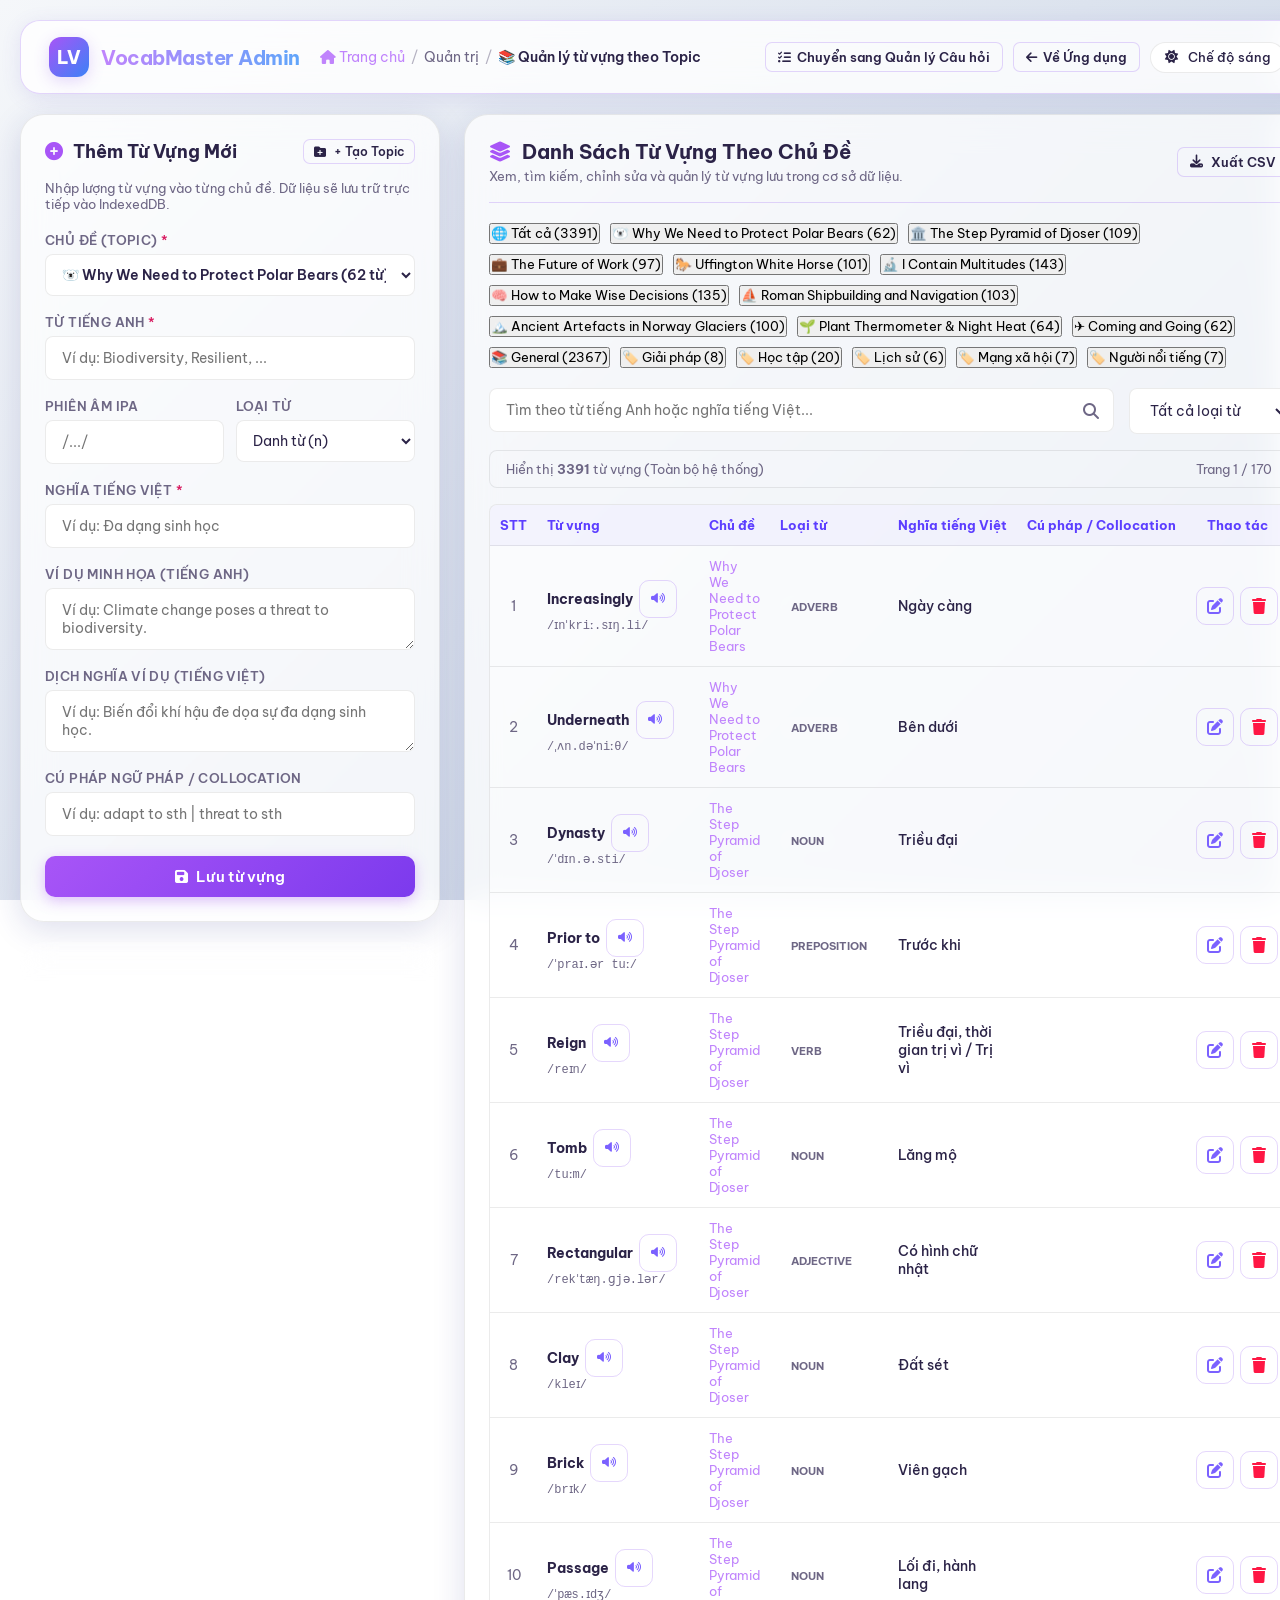
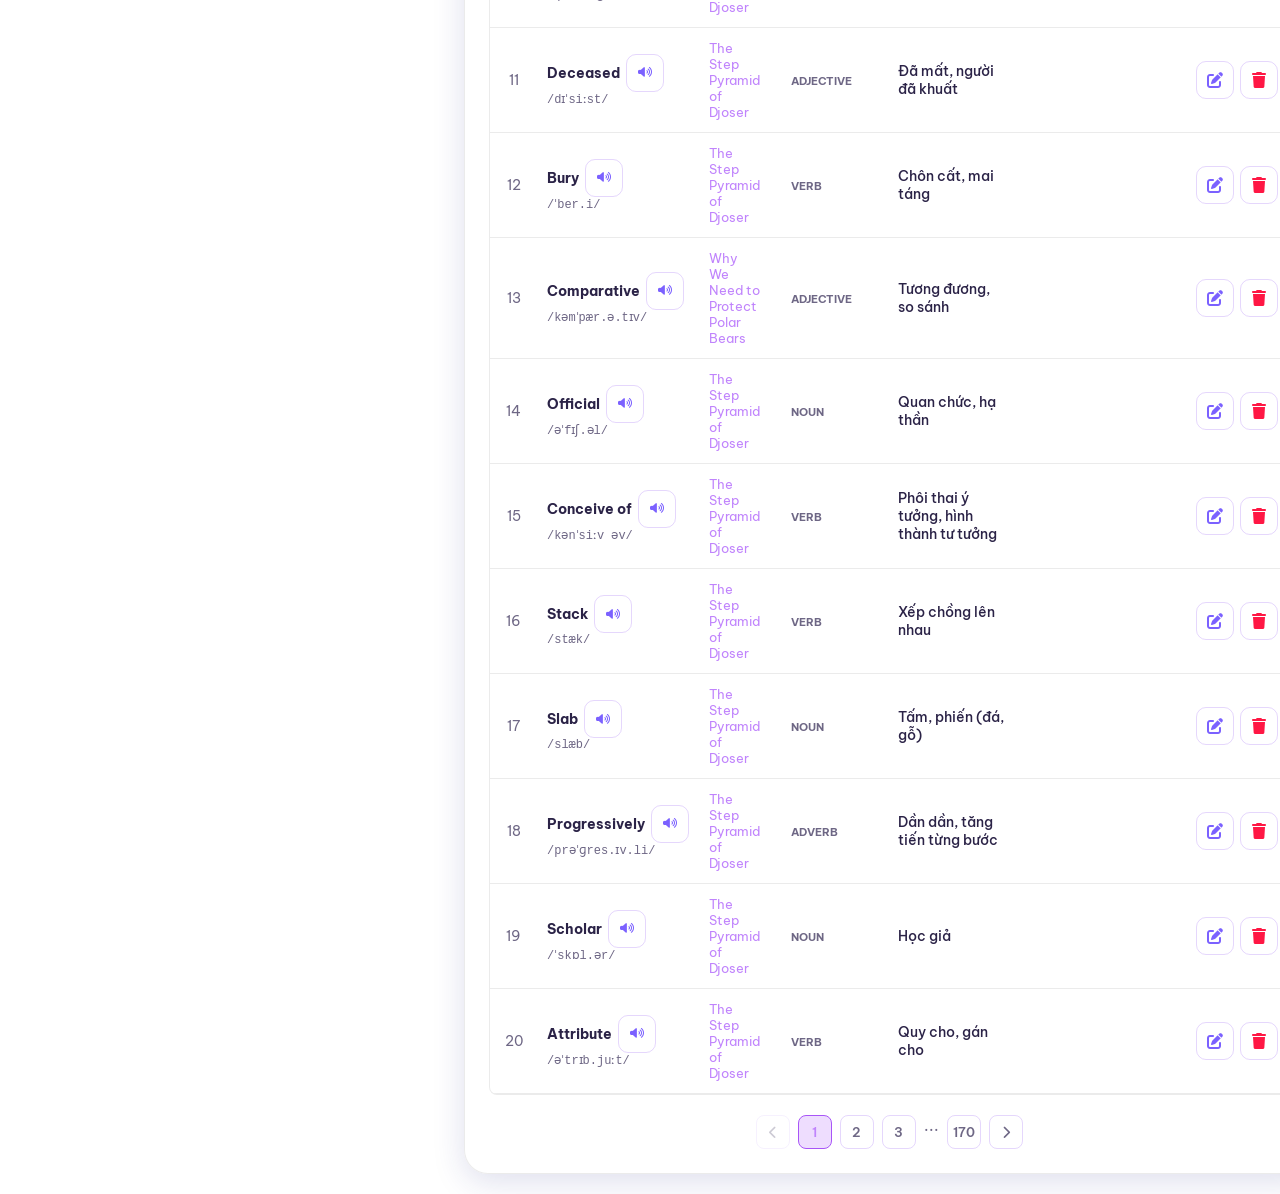
==== commit d7929e46: "Update entire project" ====
--- a/admin/vocab-manager.html
+++ b/admin/vocab-manager.html
@@ -1,5 +1,5 @@
 <!DOCTYPE html>
-<html lang="vi" data-theme="dark">
+<html lang="vi" data-theme="light">
 
 <head>
   <meta charset="UTF-8">
@@ -50,8 +50,8 @@
         </a>
         <button class="theme-toggle-btn" id="theme-toggle" type="button" style="padding: 6px 14px;">
           <div class="theme-icon-container">
-            <i class="fa-solid fa-moon" id="theme-icon"></i>
-            <span id="theme-text">Chế độ tối</span>
+            <i class="fa-solid fa-sun" id="theme-icon"></i>
+            <span id="theme-text">Chế độ sáng</span>
           </div>
         </button>
       </div>
@@ -232,8 +232,8 @@
     </div>
 
     <!-- Modal: Tạo Topic mới -->
-    <div id="modal-create-topic" style="display: none; position: fixed; inset: 0; background: rgba(0,0,0,0.7); backdrop-filter: blur(8px); z-index: 9999; align-items: center; justify-content: center;">
-      <div style="background: var(--bg-card, #1e1b2e); border: 1px solid var(--admin-border); border-radius: 16px; padding: 28px; width: 440px; max-width: 90vw; box-shadow: var(--admin-shadow);">
+    <div id="modal-create-topic" style="display: none; position: fixed; inset: 0; background: rgba(0,0,0,0.5); backdrop-filter: blur(8px); z-index: 9999; align-items: center; justify-content: center;">
+      <div style="background: var(--bg-card, #ffffff); border: 1px solid var(--admin-border); border-radius: 16px; padding: 28px; width: 440px; max-width: 90vw; box-shadow: var(--admin-shadow);">
         <div style="display: flex; justify-content: space-between; align-items: center; margin-bottom: 16px;">
           <h3 style="font-size: 18px; font-weight: 700; color: var(--text-main);"><i class="fa-solid fa-folder-plus" style="color:var(--admin-accent);"></i> Tạo Chủ Đề (Topic) Mới</h3>
           <button type="button" class="btn-icon" id="btn-close-topic-modal" style="cursor: pointer;"><i class="fa-solid fa-xmark"></i></button>
--- a/css/style.css
+++ b/css/style.css
@@ -14,6 +14,7 @@
   --bg-app: radial-gradient(circle at 50% 50%, #150f30 0%, #090514 100%);
   --bg-glass: rgba(20, 16, 38, 0.6);
   --bg-glass-hover: rgba(30, 25, 55, 0.8);
+  --bg-card: rgba(20, 16, 38, 0.75);
   --border-glass: rgba(255, 255, 255, 0.08);
   --border-active: rgba(123, 97, 255, 0.5);
 
@@ -57,6 +58,7 @@
   --bg-app: linear-gradient(135deg, #f5f7fa 0%, #c3cfe2 100%);
   --bg-glass: rgba(255, 255, 255, 0.7);
   --bg-glass-hover: rgba(255, 255, 255, 0.9);
+  --bg-card: rgba(255, 255, 255, 0.85);
   --border-glass: rgba(0, 0, 0, 0.08);
   --border-active: rgba(123, 97, 255, 0.4);
 
--- a/css/admin.css
+++ b/css/admin.css
@@ -17,6 +17,7 @@
 
   --admin-glass:         rgba(30, 20, 60, 0.65);
   --admin-glass-hover:   rgba(45, 30, 85, 0.85);
+  --bg-card:             rgba(25, 18, 48, 0.85);
   --admin-border:        rgba(168, 85, 247, 0.18);
   --admin-shadow:        0 8px 32px rgba(0,0,0,0.4);
   --admin-shadow-purple: 0 0 20px rgba(168, 85, 247, 0.35);
@@ -25,6 +26,7 @@
 [data-theme="light"] {
   --admin-glass:         rgba(255,255,255,0.80);
   --admin-glass-hover:   rgba(255,255,255,0.95);
+  --bg-card:             rgba(255, 255, 255, 0.92);
   --admin-border:        rgba(124, 58, 237, 0.20);
   --admin-shadow:        0 4px 20px rgba(100,80,200,0.12);
   --admin-shadow-purple: 0 4px 16px rgba(124,58,237,0.20);
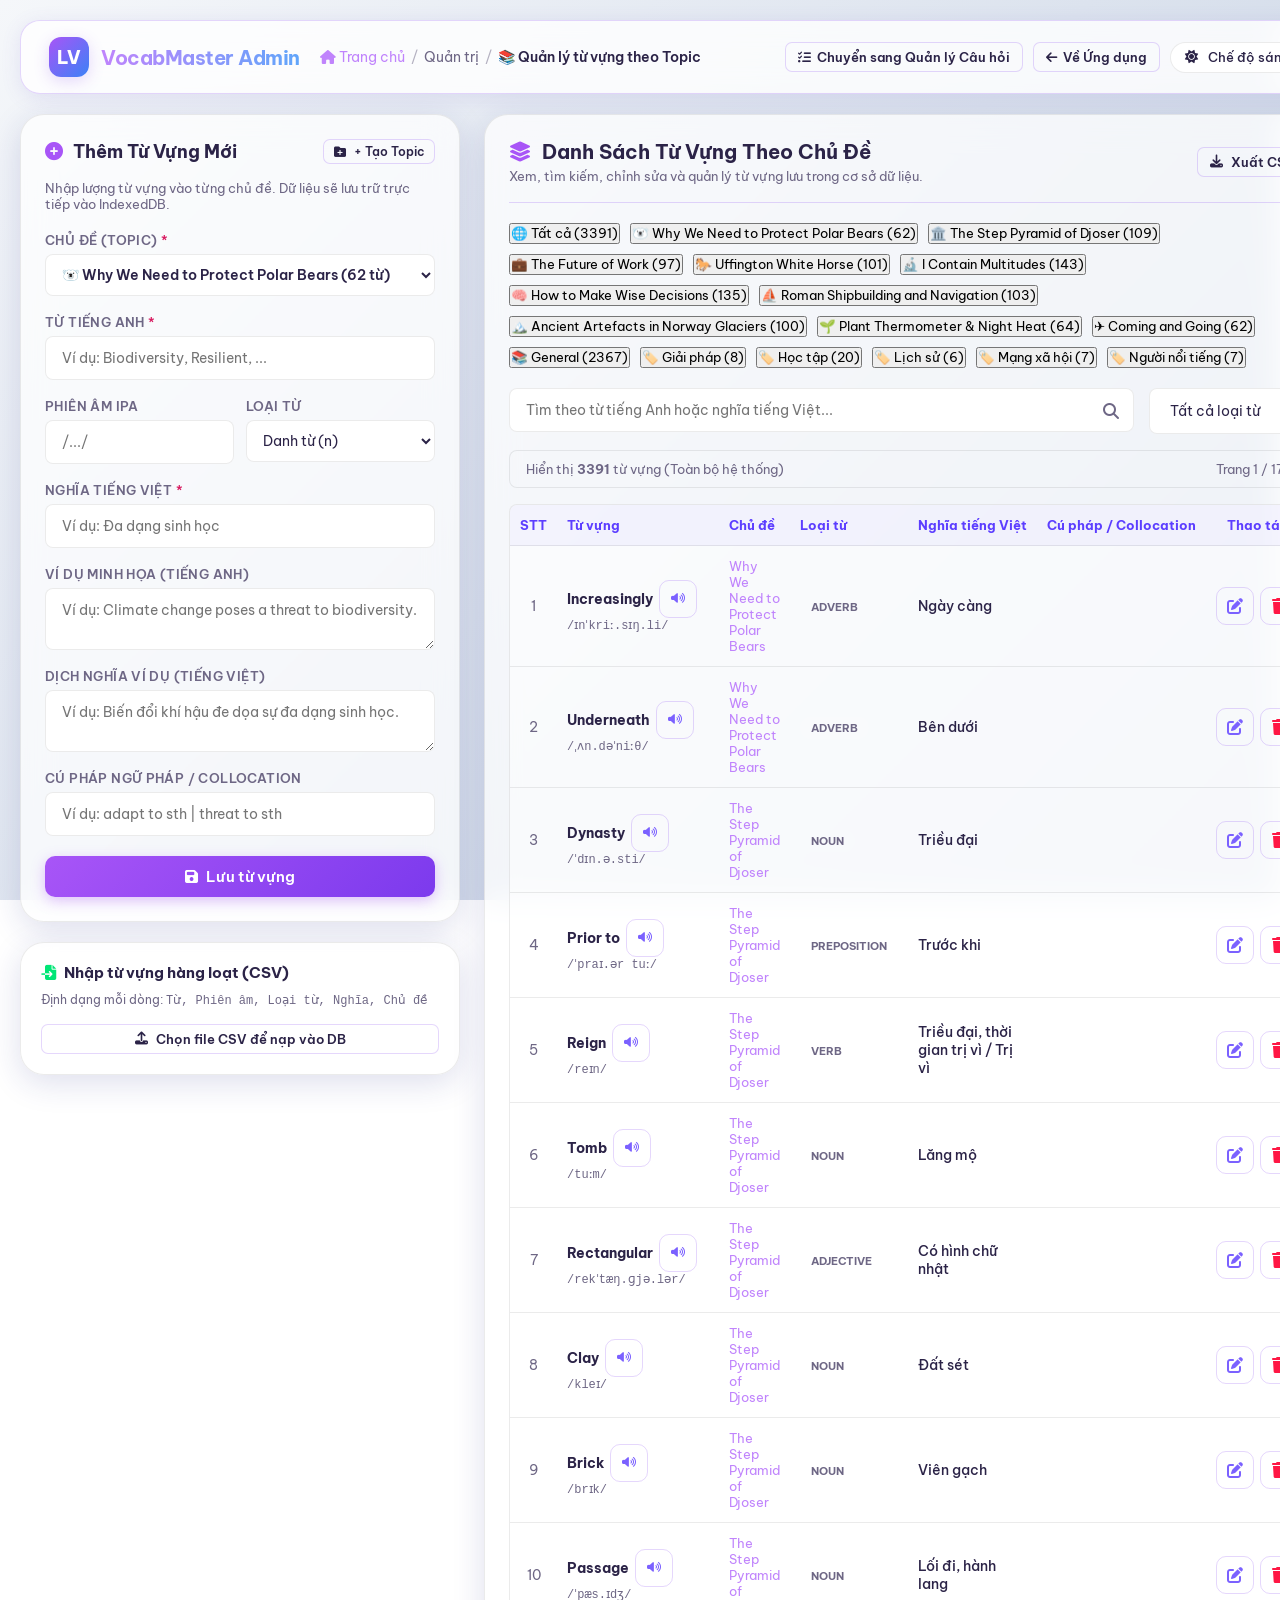
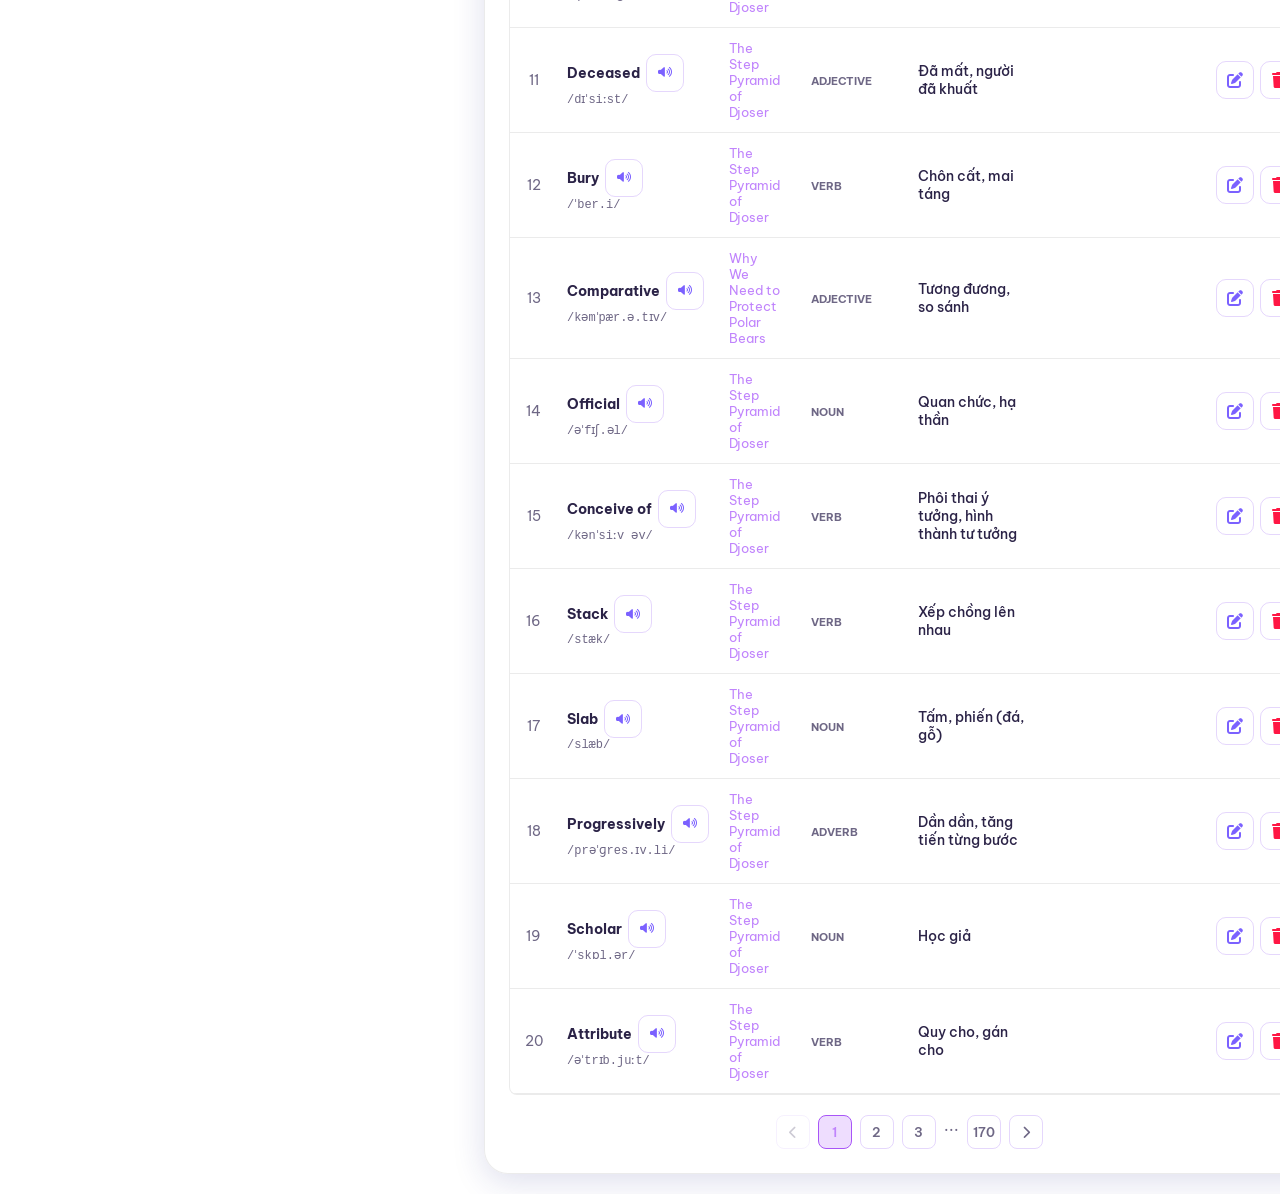
==== commit 63ab0483: "Update entire project" ====
--- a/admin/vocab-manager.html
+++ b/admin/vocab-manager.html
@@ -58,7 +58,7 @@
     </header>
 
     <!-- Main Admin Content Grid -->
-    <div style="display: grid; grid-template-columns: 420px 1fr; gap: 24px; align-items: start;">
+    <div class="admin-main-grid">
 
       <!-- Left Column: Add / Edit Form + Add Topic Modal -->
       <div style="display: flex; flex-direction: column; gap: 20px;">
--- a/css/style.css
+++ b/css/style.css
@@ -161,9 +161,18 @@
 .brand {
   display: flex;
   align-items: center;
+  justify-content: space-between;
+  margin-bottom: 36px;
+  padding-left: 6px;
+  width: 100%;
+}
+
+.brand-left {
+  display: flex;
+  align-items: center;
   gap: 12px;
-  margin-bottom: 40px;
-  padding-left: 10px;
+  text-decoration: none;
+  color: inherit;
 }
 
 .brand-logo {
@@ -178,15 +187,22 @@
   color: white;
   font-weight: 800;
   font-size: 20px;
+  flex-shrink: 0;
 }
 
 .brand-name {
-  font-size: 22px;
+  font-size: 20px;
   font-weight: 700;
   background: linear-gradient(to right, var(--text-main), var(--color-secondary));
   -webkit-background-clip: text;
   -webkit-text-fill-color: transparent;
   letter-spacing: -0.5px;
+  white-space: nowrap;
+}
+
+/* Mobile Nav Actions (Theme & Hamburger - Ẩn trên máy tính, Hiện trên điện thoại) */
+.mobile-nav-actions {
+  display: none;
 }
 
 .nav-menu {
@@ -1753,82 +1769,341 @@
   margin-top: 20px;
 }
 
-/* Responsive Rules */
+/* ============================================================
+   RESPONSIVE & DEVICE-ADAPTIVE FRAMEWORK (MÁY TÍNH vs ĐIỆN THOẠI)
+   ============================================================ */
+
+/* Keyframe for mobile menu drop */
+@keyframes slideDownNav {
+  from {
+    opacity: 0;
+    transform: translateY(-8px);
+  }
+  to {
+    opacity: 1;
+    transform: translateY(0);
+  }
+}
+
+/* 1. MÁY TÍNH (DESKTOP - Màn hình > 1024px) */
+@media (min-width: 1025px) {
+  .sidebar {
+    width: 280px;
+    height: calc(100vh - 40px);
+    position: sticky;
+    top: 20px;
+    display: flex;
+    flex-direction: column;
+  }
+
+  .nav-menu {
+    display: flex !important;
+    flex-direction: column;
+    gap: 8px;
+    flex-grow: 1;
+  }
+
+  .mobile-nav-actions {
+    display: none !important;
+  }
+
+  .sidebar-footer {
+    display: flex !important;
+  }
+}
+
+/* 2. TABLET & MOBILE (Màn hình <= 1024px) */
 @media (max-width: 1024px) {
   .app-container {
     flex-direction: column;
-    padding: 10px;
-  }
-
+    padding: 12px;
+    gap: 12px;
+  }
+
+  /* Biến Sidebar thành Mobile Header thông minh cố định */
   .sidebar {
     width: 100%;
     height: auto;
-    position: relative;
-    top: 0;
-    padding: 15px;
+    position: sticky;
+    top: 10px;
+    z-index: 1000;
+    padding: 12px 18px;
+    border-radius: var(--border-radius-md);
+    box-shadow: 0 4px 24px rgba(0, 0, 0, 0.2);
+    margin-bottom: 8px;
   }
 
   .brand {
-    margin-bottom: 20px;
-  }
-
+    margin-bottom: 0;
+    padding-left: 0;
+    display: flex;
+    justify-content: space-between;
+    align-items: center;
+    width: 100%;
+  }
+
+  /* Nút thao tác trên mobile header */
+  .mobile-nav-actions {
+    display: flex !important;
+    align-items: center;
+    gap: 8px;
+  }
+
+  .mobile-theme-btn,
+  .mobile-menu-toggle {
+    display: inline-flex !important;
+    align-items: center;
+    justify-content: center;
+    width: 38px;
+    height: 38px;
+    border-radius: 10px;
+    background: var(--bg-glass-hover);
+    border: 1px solid var(--border-glass);
+    color: var(--text-main);
+    cursor: pointer;
+    font-size: 16px;
+    transition: all var(--transition-fast);
+  }
+
+  .mobile-theme-btn:hover,
+  .mobile-menu-toggle:hover {
+    border-color: var(--border-active);
+    color: var(--color-primary-light);
+    transform: scale(1.05);
+  }
+
+  /* Danh sách điều hướng trên Mobile: Ẩn mặc định, Xổ xuống khi bấm Menu */
   .nav-menu {
-    flex-direction: row;
-    flex-wrap: wrap;
-    gap: 8px;
+    display: none;
+    flex-direction: column;
+    gap: 6px;
+    width: 100%;
+    margin-top: 12px;
+    padding-top: 12px;
+    border-top: 1px solid var(--border-glass);
+    max-height: 75vh;
+    overflow-y: auto;
+  }
+
+  .sidebar.is-open .nav-menu {
+    display: flex;
+    animation: slideDownNav 0.25s ease;
   }
 
   .nav-link {
-    padding: 10px 14px;
-    font-size: 14px;
+    padding: 11px 16px;
+    font-size: 14.5px;
   }
 
   .sidebar-footer {
-    display: none;
-    /* Hide toggle footer in mobile menu if we place it in main header */
+    display: none !important;
   }
 
   .main-content {
     min-height: auto;
+    width: 100%;
+    overflow-x: hidden;
   }
 
   .vocab-layout,
   .grammar-layout,
   .sentence-layout {
     grid-template-columns: 1fr;
+    gap: 16px;
   }
 
   .dashboard-grid {
     grid-template-columns: 1fr;
-  }
-}
-
+    gap: 16px;
+  }
+}
+
+/* 3. ĐIỆN THOẠI (MOBILE - Màn hình <= 768px) */
 @media (max-width: 768px) {
+  .app-container {
+    padding: 8px;
+    gap: 10px;
+  }
+
+  .app-header {
+    flex-direction: column;
+    align-items: stretch;
+    gap: 12px;
+  }
+
+  .robot-mascot-section {
+    width: 100%;
+  }
+
+  .robot-dog-wrap {
+    gap: 12px;
+  }
+
+  .robot-dog {
+    transform: scale(0.82);
+    transform-origin: left center;
+  }
+
+  .robot-bubble {
+    font-size: 13px;
+    padding: 8px 12px;
+    flex: 1;
+    min-width: 0;
+  }
+
+  .stats-summary-header {
+    width: 100%;
+    display: flex;
+    justify-content: space-around;
+    gap: 8px;
+    padding: 10px 14px;
+  }
+
   .widget-stats {
     grid-template-columns: 1fr;
-  }
-
-  .app-header {
+    gap: 10px;
+  }
+
+  .quick-start-grid {
+    grid-template-columns: 1fr 1fr;
+    gap: 10px;
+  }
+
+  /* Flashcards tối ưu ngón tay cái chạm lướt */
+  .flashcard-container {
+    height: 290px;
+    width: 100%;
+    max-width: 100%;
+  }
+
+  .flashcard-front .word {
+    font-size: 28px;
+  }
+
+  .flashcard-front .phonetic {
+    font-size: 15px;
+  }
+
+  .flashcard-actions {
+    width: 100%;
+    display: flex;
+    gap: 10px;
+  }
+
+  .flashcard-btn {
+    flex: 1;
+    padding: 12px 8px;
+    font-size: 13.5px;
+    justify-content: center;
+  }
+
+  /* Toolbar tìm kiếm & lọc từ vựng trên điện thoại */
+  .vocab-toolbar {
     flex-direction: column;
-    align-items: flex-start;
-    gap: 15px;
-  }
-
-  .stats-summary-header {
+    align-items: stretch;
+    gap: 10px;
+  }
+
+  .vocab-toolbar .search-box,
+  .vocab-toolbar .filter-select {
     width: 100%;
-    justify-content: space-between;
-  }
-
-  .flashcard-container {
-    height: 320px;
-  }
-
-  .flashcard-front .word {
-    font-size: 36px;
+  }
+
+  .topic-pills-wrapper {
+    overflow-x: auto;
+    flex-wrap: nowrap;
+    padding-bottom: 8px;
+    -webkit-overflow-scrolling: touch;
+    width: 100%;
+  }
+
+  .topic-pill {
+    white-space: nowrap;
+    flex-shrink: 0;
+  }
+
+  /* Bảng tất cả từ vựng có thanh cuộn cảm ứng mượt mà */
+  .all-vocab-table-wrapper {
+    overflow-x: auto;
+    -webkit-overflow-scrolling: touch;
+    width: 100%;
+    border-radius: var(--border-radius-sm);
+  }
+
+  .all-vocab-table {
+    min-width: 680px;
+    font-size: 13px;
+  }
+
+  .all-vocab-table th,
+  .all-vocab-table td {
+    padding: 10px 12px;
+  }
+
+  /* Trắc nghiệm trên điện thoại: 1 cột dễ chạm ngón tay cái */
+  .quiz-options-grid,
+  .tquiz-options-grid {
+    grid-template-columns: 1fr !important;
+    gap: 10px;
+  }
+
+  .quiz-option-btn,
+  .tquiz-option-btn {
+    padding: 14px 16px;
+    font-size: 15px;
+    min-height: 48px;
+    touch-action: manipulation;
+  }
+
+  .quiz-question-box {
+    padding: 20px 16px;
+  }
+
+  .quiz-question-text {
+    font-size: 20px;
+    line-height: 1.4;
   }
 
   .quiz-modes {
     grid-template-columns: 1fr;
+    gap: 12px;
+  }
+
+  /* Ngăn chặn zoom tự động trên Safari iOS khi focus vào ô input */
+  input,
+  select,
+  textarea {
+    font-size: 16px !important;
+  }
+}
+
+/* 4. ĐIỆN THOẠI MÀN HÌNH NHỎ (<= 480px) */
+@media (max-width: 480px) {
+  .brand-name {
+    font-size: 16px;
+  }
+
+  .brand-logo {
+    width: 36px;
+    height: 36px;
+    font-size: 16px;
+  }
+
+  .quick-start-grid {
+    grid-template-columns: 1fr;
+  }
+
+  .panel {
+    padding: 16px 14px;
+    border-radius: 14px;
+  }
+
+  .quote-panel .quote-content {
+    font-size: 14px;
+  }
+
+  .stat-card {
+    padding: 14px;
   }
 }
 
--- a/css/admin.css
+++ b/css/admin.css
@@ -168,8 +168,19 @@
   align-items: start;
 }
 
-@media (max-width: 1100px) {
-  .admin-layout { grid-template-columns: 1fr; }
+.admin-main-grid {
+  display: grid;
+  grid-template-columns: 440px 1fr;
+  gap: 24px;
+  align-items: start;
+}
+
+@media (max-width: 1024px) {
+  .admin-layout,
+  .admin-main-grid {
+    grid-template-columns: 1fr;
+    gap: 20px;
+  }
 }
 
 /* ---- Panels ---- */
@@ -930,14 +941,39 @@
 
 /* ---- Responsive ---- */
 @media (max-width: 768px) {
-  .admin-shell { padding: 12px; gap: 12px; }
-  .admin-panel { padding: 20px 16px; }
-  .admin-topbar { padding: 14px 18px; }
+  .admin-shell { padding: 10px; gap: 12px; }
+  .admin-panel { padding: 18px 14px; border-radius: 14px; }
+  .admin-topbar {
+    padding: 12px 16px;
+    flex-direction: column;
+    align-items: stretch;
+    gap: 12px;
+    border-radius: 14px;
+  }
+  .admin-topbar > div:first-child {
+    display: flex;
+    align-items: center;
+    justify-content: space-between;
+    width: 100%;
+  }
+  .topbar-actions {
+    display: flex;
+    flex-wrap: wrap;
+    gap: 8px;
+    width: 100%;
+  }
+  .topbar-actions .btn {
+    flex: 1 1 auto;
+    font-size: 12px;
+    padding: 6px 10px;
+    justify-content: center;
+  }
+  .admin-breadcrumb { display: none; }
   .form-row { grid-template-columns: 1fr; }
   .mcq-answers-grid { grid-template-columns: 1fr; }
   .correct-radio-row { grid-template-columns: repeat(2,1fr); }
   .question-card-body .mcq-opts { grid-template-columns: 1fr; }
-  .admin-brand-name { display: none; }
+  .admin-brand-name { font-size: 17px; }
 }
 
 /* ---- Utility ---- */
